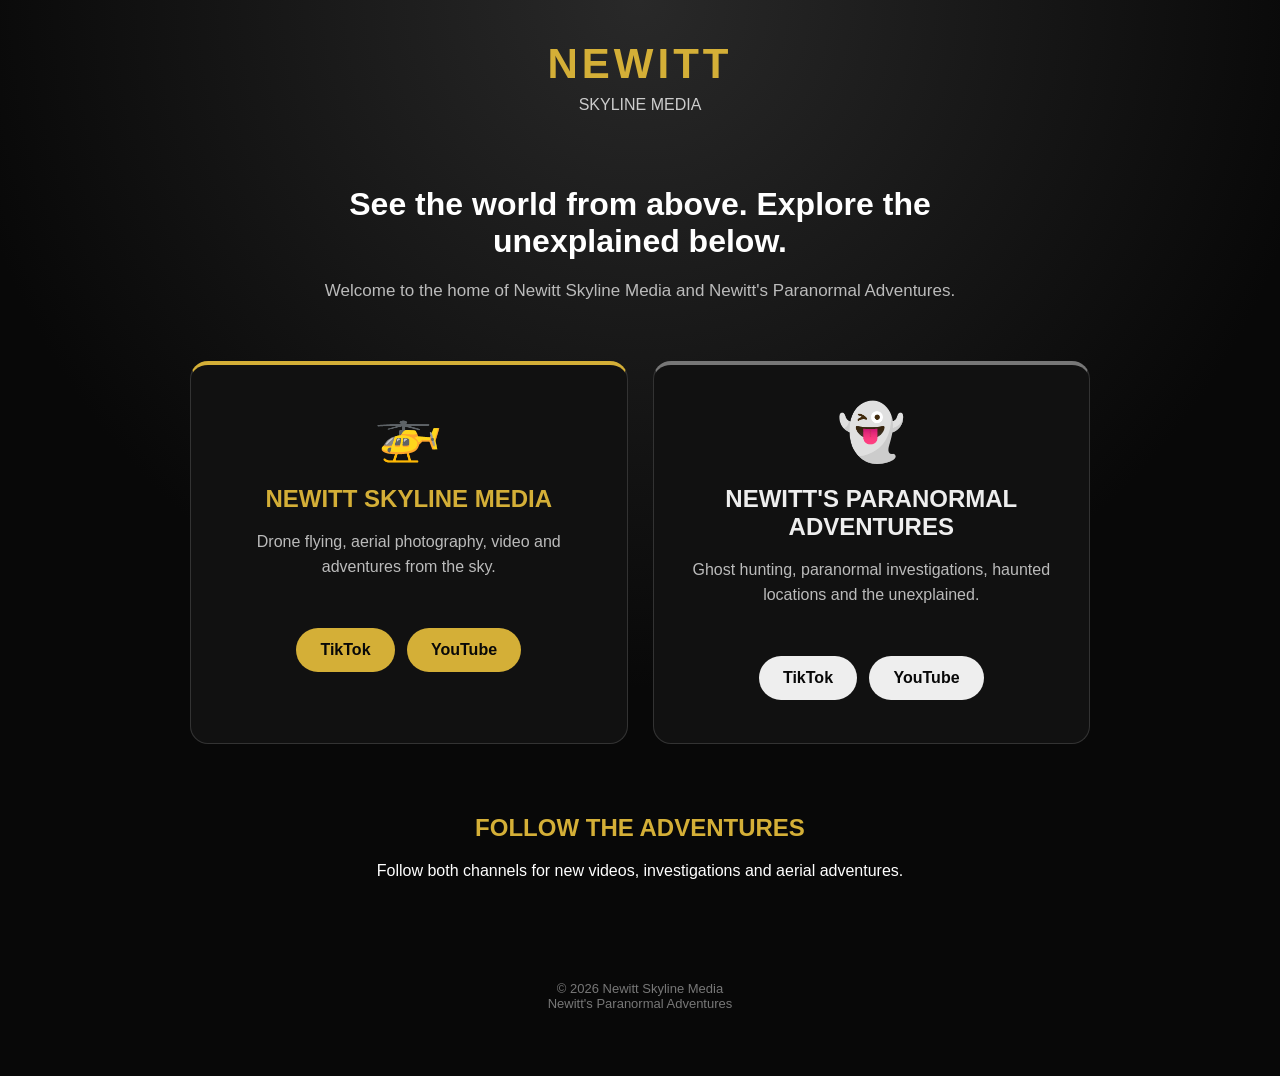
==== index.html @ 9e0aa160 "index.html" ====
<!DOCTYPE html>
<html lang="en">
<head>
<meta charset="UTF-8">
<meta name="viewport" content="width=device-width, initial-scale=1.0">

<title>Newitt Skyline Media | Newitt's Paranormal Adventures</title>

<style>
* {
    box-sizing: border-box;
}

body {
    margin: 0;
    font-family: Arial, Helvetica, sans-serif;
    background: #080808;
    color: #ffffff;
    text-align: center;
}

.hero {
    min-height: 100vh;
    display: flex;
    flex-direction: column;
    justify-content: center;
    align-items: center;
    padding: 40px 20px;
    background:
        radial-gradient(circle at top, #292929 0%, #080808 55%);
}

.logo {
    font-size: 42px;
    font-weight: 900;
    letter-spacing: 4px;
    color: #d4af37;
    margin-bottom: 8px;
}

.tagline {
    font-size: 16px;
    color: #cccccc;
    margin-bottom: 45px;
}

.intro {
    max-width: 650px;
    margin-bottom: 40px;
}

.intro h1 {
    font-size: 32px;
    margin-bottom: 15px;
}

.intro p {
    color: #bbbbbb;
    font-size: 17px;
    line-height: 1.6;
}

.cards {
    width: 100%;
    max-width: 900px;
    display: grid;
    grid-template-columns: 1fr 1fr;
    gap: 25px;
}

.card {
    background: #111111;
    border: 1px solid #333333;
    border-radius: 18px;
    padding: 35px 25px;
    transition: transform 0.2s ease;
}

.card:hover {
    transform: translateY(-5px);
}

.drone {
    border-top: 4px solid #d4af37;
}

.paranormal {
    border-top: 4px solid #777777;
}

.icon {
    font-size: 55px;
    margin-bottom: 15px;
}

.card h2 {
    color: #d4af37;
    font-size: 24px;
    margin-bottom: 12px;
}

.paranormal h2 {
    color: #eeeeee;
}

.card p {
    color: #bbbbbb;
    line-height: 1.6;
    min-height: 75px;
}

.button {
    display: inline-block;
    padding: 13px 24px;
    margin: 8px 4px;
    border-radius: 30px;
    text-decoration: none;
    font-weight: bold;
    background: #d4af37;
    color: #080808;
}

.button:hover {
    background: #f0cf58;
}

.paranormal .button {
    background: #eeeeee;
}

.social {
    margin-top: 50px;
}

.social h2 {
    color: #d4af37;
    margin-bottom: 20px;
}

.footer {
    margin-top: 60px;
    padding: 25px;
    color: #777777;
    font-size: 13px;
}

@media (max-width: 700px) {

    .logo {
        font-size: 31px;
        letter-spacing: 3px;
    }

    .intro h1 {
        font-size: 26px;
    }

    .cards {
        grid-template-columns: 1fr;
    }

    .card {
        padding: 30px 20px;
    }
}
</style>
</head>

<body>

<section class="hero">

    <div class="logo">
        NEWITT
    </div>

    <div class="tagline">
        SKYLINE MEDIA
    </div>

    <div class="intro">
        <h1>See the world from above. Explore the unexplained below.</h1>

        <p>
            Welcome to the home of Newitt Skyline Media
            and Newitt's Paranormal Adventures.
        </p>
    </div>

    <div class="cards">

        <div class="card drone">

            <div class="icon">🚁</div>

            <h2>NEWITT SKYLINE MEDIA</h2>

            <p>
                Drone flying, aerial photography, video
                and adventures from the sky.
            </p>

            <a class="button"
               href="https://www.tiktok.com/@newittskylinemedia"
               target="_blank">
                TikTok
            </a>

            <a class="button"
               href="https://www.youtube.com/@Newitt-skyline-media"
               target="_blank">
                YouTube
            </a>

        </div>


        <div class="card paranormal">

            <div class="icon">👻</div>

            <h2>NEWITT'S PARANORMAL ADVENTURES</h2>

            <p>
                Ghost hunting, paranormal investigations,
                haunted locations and the unexplained.
            </p>

            <a class="button"
               href="https://www.tiktok.com/@nw13ttt"
               target="_blank">
                TikTok
            </a>

            <a class="button"
               href="https://www.youtube.com/@NewittsParanormalAdventures"
               target="_blank">
                YouTube
            </a>

        </div>

    </div>


    <div class="social">

        <h2>FOLLOW THE ADVENTURES</h2>

        <p>
            Follow both channels for new videos,
            investigations and aerial adventures.
        </p>

    </div>


    <div class="footer">

        © 2026 Newitt Skyline Media<br>
        Newitt's Paranormal Adventures

    </div>

</section>

</body>
</html>
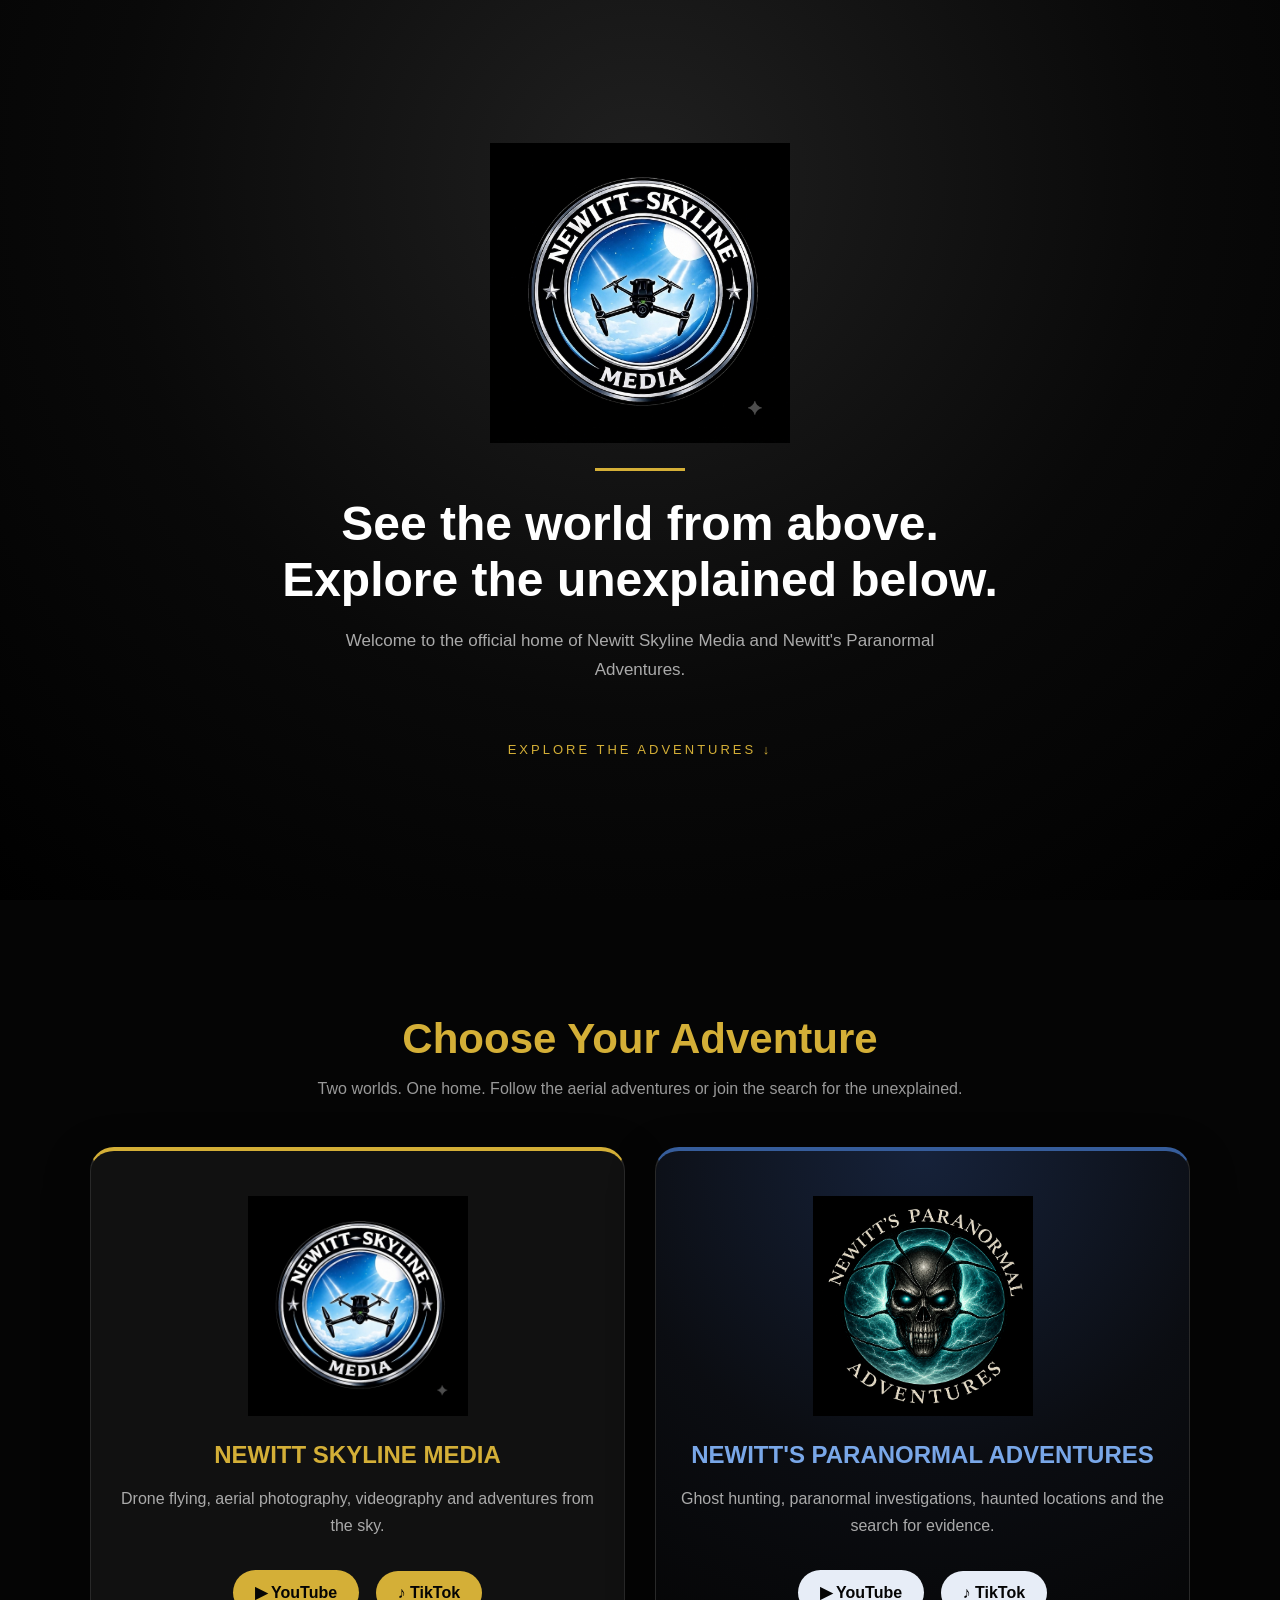
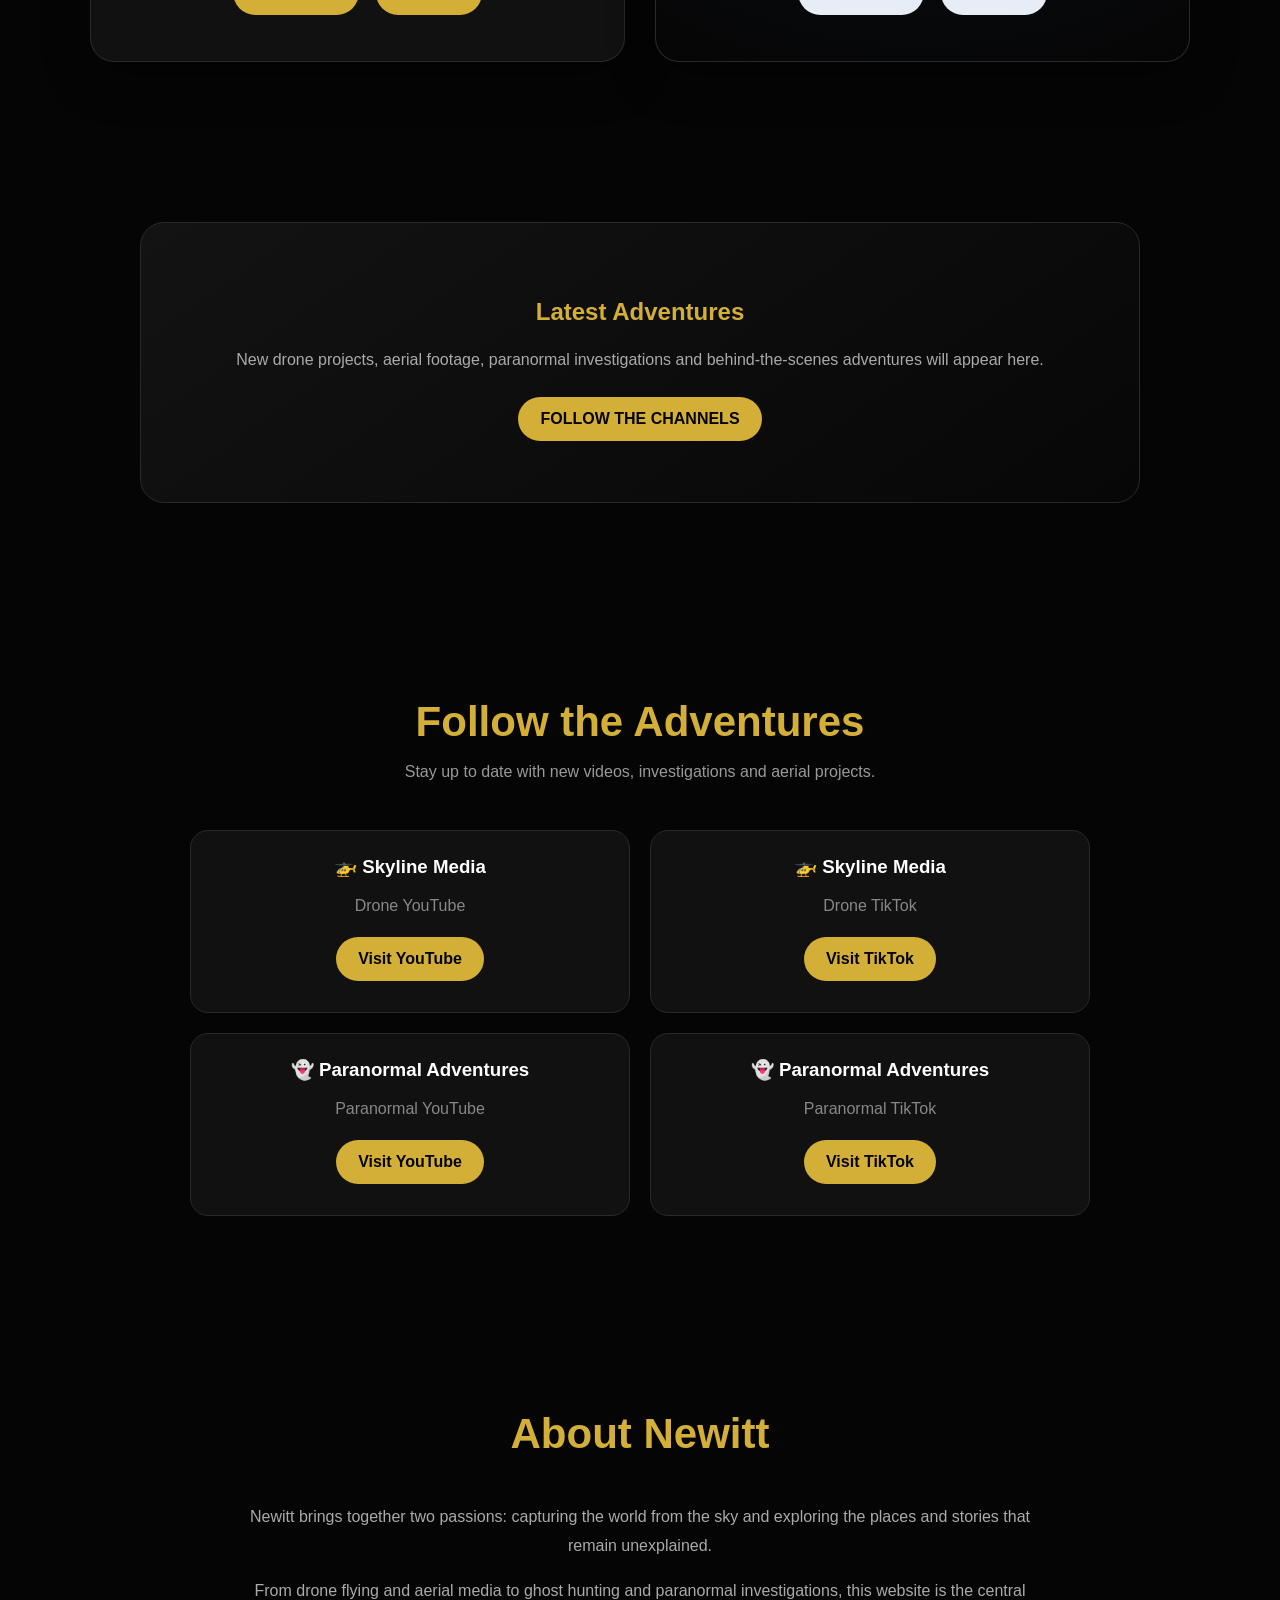
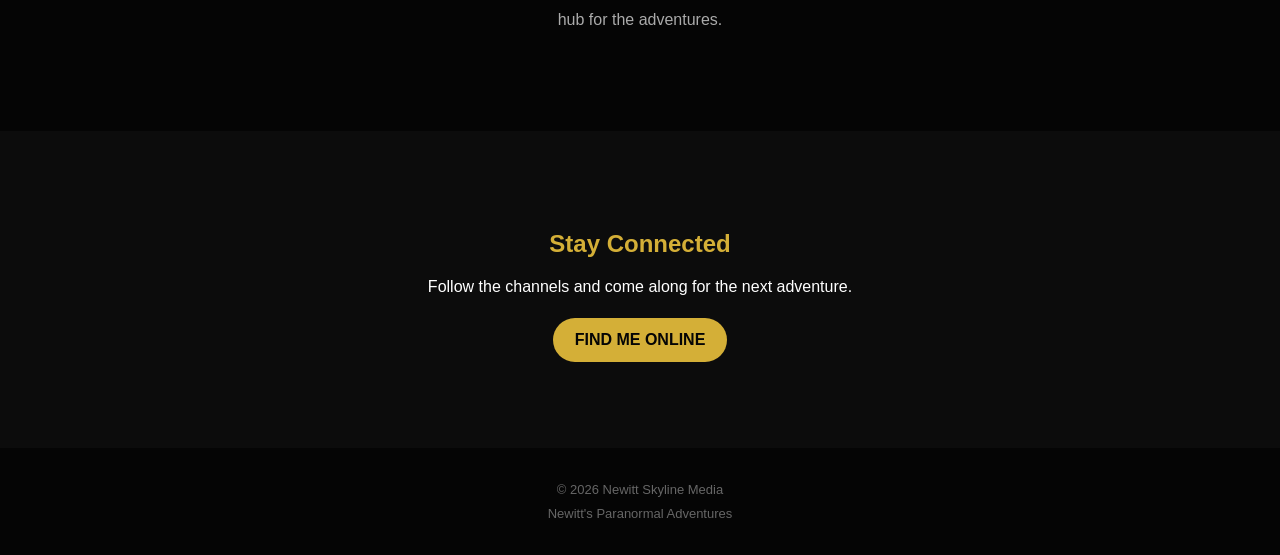
==== commit 72c7f49d: "Update index.html Update website with logo" ====
--- a/index.html
+++ b/index.html
@@ -4,19 +4,29 @@
 <meta charset="UTF-8">
 <meta name="viewport" content="width=device-width, initial-scale=1.0">
 
-<title>Newitt Skyline Media | Newitt's Paranormal Adventures</title>
+<title>Newitt | Skyline Media & Paranormal Adventures</title>
+
+<meta name="description" content="The official home of Newitt Skyline Media and Newitt's Paranormal Adventures.">
 
 <style>
+
 * {
     box-sizing: border-box;
 }
 
+html {
+    scroll-behavior: smooth;
+}
+
 body {
     margin: 0;
+    background: #050505;
+    color: white;
     font-family: Arial, Helvetica, sans-serif;
-    background: #080808;
-    color: #ffffff;
-    text-align: center;
+}
+
+a {
+    text-decoration: none;
 }
 
 .hero {
@@ -25,244 +35,535 @@
     flex-direction: column;
     justify-content: center;
     align-items: center;
+    text-align: center;
     padding: 40px 20px;
+
     background:
-        radial-gradient(circle at top, #292929 0%, #080808 55%);
-}
-
-.logo {
-    font-size: 42px;
-    font-weight: 900;
-    letter-spacing: 4px;
+        radial-gradient(circle at 50% 20%, #202020 0%, #090909 55%, #000000 100%);
+}
+
+.hero-logo {
+    width: min(85%, 520px);
+    max-height: 300px;
+    object-fit: contain;
+}
+
+.hero-line {
+    width: 90px;
+    height: 3px;
+    background: #d4af37;
+    margin: 25px 0;
+}
+
+.hero h1 {
+    font-size: clamp(28px, 7vw, 48px);
+    max-width: 800px;
+    line-height: 1.15;
+    margin: 0;
+}
+
+.hero p {
+    max-width: 650px;
+    color: #aaa;
+    font-size: 17px;
+    line-height: 1.7;
+    margin-top: 20px;
+}
+
+.scroll {
+    margin-top: 40px;
     color: #d4af37;
-    margin-bottom: 8px;
-}
-
-.tagline {
-    font-size: 16px;
-    color: #cccccc;
+    font-size: 13px;
+    letter-spacing: 3px;
+}
+
+section {
+    padding: 80px 20px;
+}
+
+.section-title {
+    text-align: center;
     margin-bottom: 45px;
 }
 
-.intro {
+.section-title h2 {
+    font-size: clamp(28px, 6vw, 42px);
+    color: #d4af37;
+    margin-bottom: 12px;
+}
+
+.section-title p {
     max-width: 650px;
-    margin-bottom: 40px;
-}
-
-.intro h1 {
-    font-size: 32px;
-    margin-bottom: 15px;
-}
-
-.intro p {
-    color: #bbbbbb;
-    font-size: 17px;
-    line-height: 1.6;
-}
-
-.cards {
-    width: 100%;
-    max-width: 900px;
+    margin: auto;
+    color: #999;
+    line-height: 1.7;
+}
+
+.adventure-grid {
+    max-width: 1100px;
+    margin: auto;
     display: grid;
     grid-template-columns: 1fr 1fr;
-    gap: 25px;
-}
-
-.card {
-    background: #111111;
-    border: 1px solid #333333;
-    border-radius: 18px;
-    padding: 35px 25px;
-    transition: transform 0.2s ease;
-}
-
-.card:hover {
-    transform: translateY(-5px);
-}
-
-.drone {
+    gap: 30px;
+}
+
+.adventure {
+    padding: 40px 25px;
+    border-radius: 24px;
+    text-align: center;
+    background: #111;
+    border: 1px solid #292929;
+    box-shadow: 0 15px 45px rgba(0,0,0,.4);
+}
+
+.skyline {
     border-top: 4px solid #d4af37;
 }
 
 .paranormal {
-    border-top: 4px solid #777777;
-}
-
-.icon {
-    font-size: 55px;
-    margin-bottom: 15px;
-}
-
-.card h2 {
+    border-top: 4px solid #365d9b;
+    background:
+        radial-gradient(circle at 50% 0%, #16223a 0%, #0b0d12 55%, #050505 100%);
+}
+
+.logo-box {
+    height: 230px;
+    display: flex;
+    align-items: center;
+    justify-content: center;
+    margin-bottom: 20px;
+}
+
+.logo-box img {
+    max-width: 90%;
+    max-height: 220px;
+    object-fit: contain;
+}
+
+.adventure h3 {
+    font-size: 24px;
+    margin: 15px 0;
+}
+
+.skyline h3 {
     color: #d4af37;
-    font-size: 24px;
-    margin-bottom: 12px;
-}
-
-.paranormal h2 {
-    color: #eeeeee;
-}
-
-.card p {
-    color: #bbbbbb;
-    line-height: 1.6;
-    min-height: 75px;
+}
+
+.paranormal h3 {
+    color: #79a7e8;
+}
+
+.adventure p {
+    color: #aaa;
+    line-height: 1.7;
+}
+
+.buttons {
+    margin-top: 25px;
 }
 
 .button {
     display: inline-block;
-    padding: 13px 24px;
-    margin: 8px 4px;
+    padding: 13px 22px;
+    margin: 6px;
     border-radius: 30px;
-    text-decoration: none;
     font-weight: bold;
     background: #d4af37;
-    color: #080808;
+    color: #050505;
+    transition: .2s;
 }
 
 .button:hover {
-    background: #f0cf58;
+    transform: translateY(-3px);
 }
 
 .paranormal .button {
-    background: #eeeeee;
+    background: #e7edf7;
+}
+
+.feature {
+    max-width: 1000px;
+    margin: auto;
+    text-align: center;
+    padding: 55px 25px;
+    border-radius: 24px;
+    background: linear-gradient(145deg, #131313, #070707);
+    border: 1px solid #292929;
+}
+
+.feature h2 {
+    color: #d4af37;
+}
+
+.feature p {
+    color: #aaa;
+    line-height: 1.8;
 }
 
 .social {
-    margin-top: 50px;
-}
-
-.social h2 {
+    max-width: 900px;
+    margin: auto;
+    display: grid;
+    grid-template-columns: 1fr 1fr;
+    gap: 20px;
+}
+
+.social-card {
+    background: #111;
+    border: 1px solid #292929;
+    border-radius: 18px;
+    padding: 25px;
+    text-align: center;
+}
+
+.social-card h3 {
+    margin-top: 0;
+}
+
+.social-card p {
+    color: #888;
+}
+
+.about {
+    max-width: 800px;
+    margin: auto;
+    text-align: center;
+}
+
+.about p {
+    color: #aaa;
+    line-height: 1.8;
+}
+
+.contact {
+    text-align: center;
+    background: #0c0c0c;
+}
+
+.contact h2 {
     color: #d4af37;
-    margin-bottom: 20px;
-}
-
-.footer {
-    margin-top: 60px;
-    padding: 25px;
-    color: #777777;
+}
+
+footer {
+    padding: 30px 20px;
+    text-align: center;
+    color: #666;
     font-size: 13px;
-}
-
-@media (max-width: 700px) {
-
-    .logo {
-        font-size: 31px;
-        letter-spacing: 3px;
-    }
-
-    .intro h1 {
-        font-size: 26px;
-    }
-
-    .cards {
+    line-height: 1.8;
+}
+
+@media (max-width: 720px) {
+
+    .adventure-grid,
+    .social {
         grid-template-columns: 1fr;
     }
 
-    .card {
-        padding: 30px 20px;
+    section {
+        padding: 65px 18px;
     }
-}
+
+    .adventure {
+        padding: 35px 20px;
+    }
+
+    .logo-box {
+        height: 200px;
+    }
+
+    .logo-box img {
+        max-height: 190px;
+    }
+
+    .hero-logo {
+        max-height: 250px;
+    }
+
+}
+
 </style>
 </head>
 
 <body>
 
-<section class="hero">
-
-    <div class="logo">
-        NEWITT
-    </div>
-
-    <div class="tagline">
-        SKYLINE MEDIA
-    </div>
-
-    <div class="intro">
-        <h1>See the world from above. Explore the unexplained below.</h1>
+<header class="hero">
+
+    <img
+        src="/public/IMG_1112.png"
+        class="hero-logo"
+        alt="Newitt Skyline Media">
+
+    <div class="hero-line"></div>
+
+    <h1>
+        See the world from above.<br>
+        Explore the unexplained below.
+    </h1>
+
+    <p>
+        Welcome to the official home of Newitt Skyline Media
+        and Newitt's Paranormal Adventures.
+    </p>
+
+    <div class="scroll">
+        EXPLORE THE ADVENTURES ↓
+    </div>
+
+</header>
+
+
+<section>
+
+    <div class="section-title">
+
+        <h2>Choose Your Adventure</h2>
 
         <p>
-            Welcome to the home of Newitt Skyline Media
-            and Newitt's Paranormal Adventures.
+            Two worlds. One home.
+            Follow the aerial adventures or join the search
+            for the unexplained.
         </p>
-    </div>
-
-    <div class="cards">
-
-        <div class="card drone">
-
-            <div class="icon">🚁</div>
-
-            <h2>NEWITT SKYLINE MEDIA</h2>
+
+    </div>
+
+    <div class="adventure-grid">
+
+        <div class="adventure skyline">
+
+            <div class="logo-box">
+
+                <img
+                    src="/public/IMG_1112.png"
+                    alt="Newitt Skyline Media logo">
+
+            </div>
+
+            <h3>NEWITT SKYLINE MEDIA</h3>
 
             <p>
-                Drone flying, aerial photography, video
-                and adventures from the sky.
+                Drone flying, aerial photography,
+                videography and adventures from the sky.
             </p>
 
-            <a class="button"
-               href="https://www.tiktok.com/@newittskylinemedia"
-               target="_blank">
-                TikTok
-            </a>
-
-            <a class="button"
-               href="https://www.youtube.com/@Newitt-skyline-media"
-               target="_blank">
-                YouTube
-            </a>
-
-        </div>
-
-
-        <div class="card paranormal">
-
-            <div class="icon">👻</div>
-
-            <h2>NEWITT'S PARANORMAL ADVENTURES</h2>
+            <div class="buttons">
+
+                <a
+                    class="button"
+                    href="https://www.youtube.com/@Newitt-skyline-media"
+                    target="_blank">
+                    ▶ YouTube
+                </a>
+
+                <a
+                    class="button"
+                    href="https://www.tiktok.com/@newittskylinemedia"
+                    target="_blank">
+                    ♪ TikTok
+                </a>
+
+            </div>
+
+        </div>
+
+
+        <div class="adventure paranormal">
+
+            <div class="logo-box">
+
+                <img
+                    src="/public/268B787E-5AB4-45BD-BF00-C72CE11B7DFD.png"
+                    alt="Newitt's Paranormal Adventures logo">
+
+            </div>
+
+            <h3>NEWITT'S PARANORMAL ADVENTURES</h3>
 
             <p>
                 Ghost hunting, paranormal investigations,
-                haunted locations and the unexplained.
+                haunted locations and the search for evidence.
             </p>
 
-            <a class="button"
-               href="https://www.tiktok.com/@nw13ttt"
-               target="_blank">
-                TikTok
+            <div class="buttons">
+
+                <a
+                    class="button"
+                    href="https://www.youtube.com/@NewittsParanormalAdventures"
+                    target="_blank">
+                    ▶ YouTube
+                </a>
+
+                <a
+                    class="button"
+                    href="https://www.tiktok.com/@nw13ttt"
+                    target="_blank">
+                    ♪ TikTok
+                </a>
+
+            </div>
+
+        </div>
+
+    </div>
+
+</section>
+
+
+<section>
+
+    <div class="feature">
+
+        <h2>Latest Adventures</h2>
+
+        <p>
+            New drone projects, aerial footage, paranormal
+            investigations and behind-the-scenes adventures
+            will appear here.
+        </p>
+
+        <a
+            class="button"
+            href="#social">
+            FOLLOW THE CHANNELS
+        </a>
+
+    </div>
+
+</section>
+
+
+<section id="social">
+
+    <div class="section-title">
+
+        <h2>Follow the Adventures</h2>
+
+        <p>
+            Stay up to date with new videos,
+            investigations and aerial projects.
+        </p>
+
+    </div>
+
+    <div class="social">
+
+        <div class="social-card">
+
+            <h3>🚁 Skyline Media</h3>
+
+            <p>Drone YouTube</p>
+
+            <a
+                class="button"
+                href="https://www.youtube.com/@Newitt-skyline-media"
+                target="_blank">
+                Visit YouTube
             </a>
 
-            <a class="button"
-               href="https://www.youtube.com/@NewittsParanormalAdventures"
-               target="_blank">
-                YouTube
+        </div>
+
+
+        <div class="social-card">
+
+            <h3>🚁 Skyline Media</h3>
+
+            <p>Drone TikTok</p>
+
+            <a
+                class="button"
+                href="https://www.tiktok.com/@newittskylinemedia"
+                target="_blank">
+                Visit TikTok
             </a>
 
         </div>
 
-    </div>
-
-
-    <div class="social">
-
-        <h2>FOLLOW THE ADVENTURES</h2>
+
+        <div class="social-card">
+
+            <h3>👻 Paranormal Adventures</h3>
+
+            <p>Paranormal YouTube</p>
+
+            <a
+                class="button"
+                href="https://www.youtube.com/@NewittsParanormalAdventures"
+                target="_blank">
+                Visit YouTube
+            </a>
+
+        </div>
+
+
+        <div class="social-card">
+
+            <h3>👻 Paranormal Adventures</h3>
+
+            <p>Paranormal TikTok</p>
+
+            <a
+                class="button"
+                href="https://www.tiktok.com/@nw13ttt"
+                target="_blank">
+                Visit TikTok
+            </a>
+
+        </div>
+
+    </div>
+
+</section>
+
+
+<section>
+
+    <div class="about">
+
+        <div class="section-title">
+
+            <h2>About Newitt</h2>
+
+        </div>
 
         <p>
-            Follow both channels for new videos,
-            investigations and aerial adventures.
+            Newitt brings together two passions:
+            capturing the world from the sky and exploring
+            the places and stories that remain unexplained.
         </p>
 
-    </div>
-
-
-    <div class="footer">
-
-        © 2026 Newitt Skyline Media<br>
-        Newitt's Paranormal Adventures
+        <p>
+            From drone flying and aerial media to ghost hunting
+            and paranormal investigations, this website is the
+            central hub for the adventures.
+        </p>
 
     </div>
 
 </section>
+
+
+<section class="contact">
+
+    <h2>Stay Connected</h2>
+
+    <p>
+        Follow the channels and come along for the next adventure.
+    </p>
+
+    <a
+        class="button"
+        href="#social">
+        FIND ME ONLINE
+    </a>
+
+</section>
+
+
+<footer>
+
+    © 2026 Newitt Skyline Media<br>
+    Newitt's Paranormal Adventures
+
+</footer>
 
 </body>
 </html>
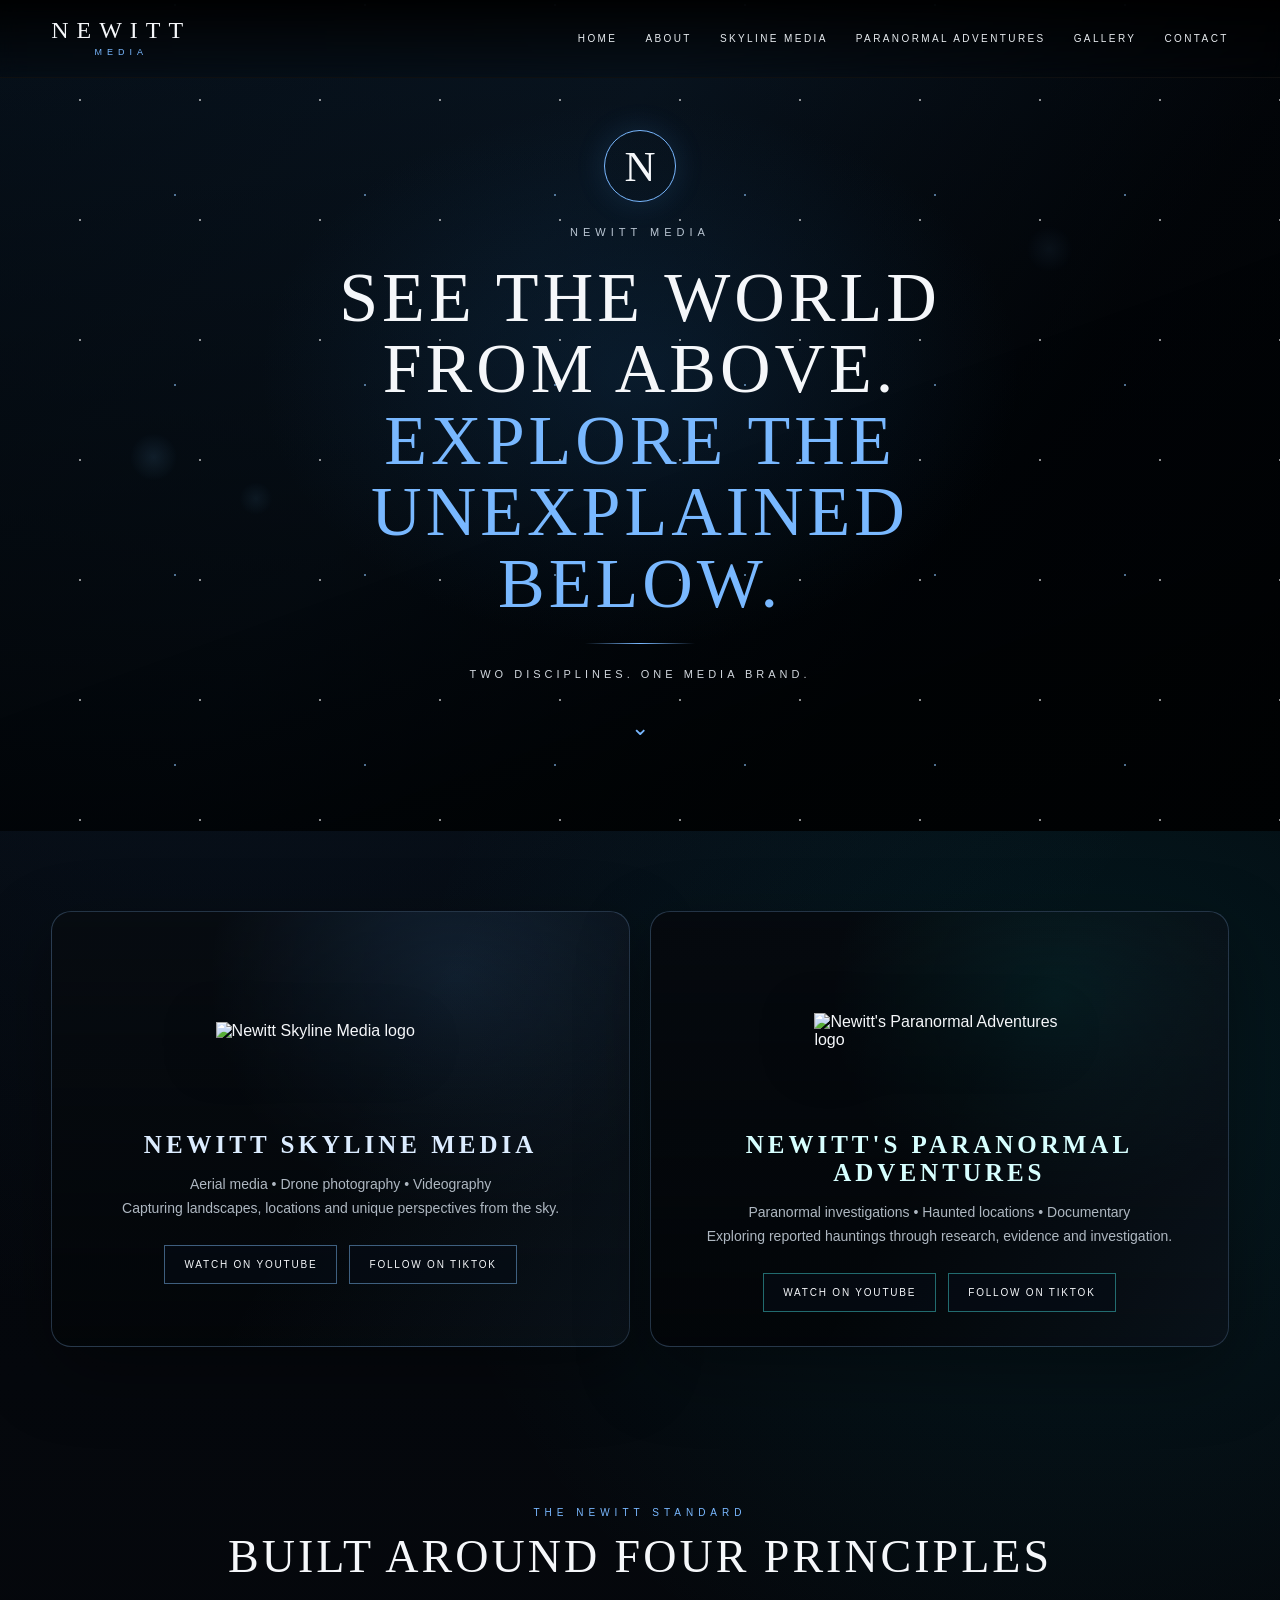
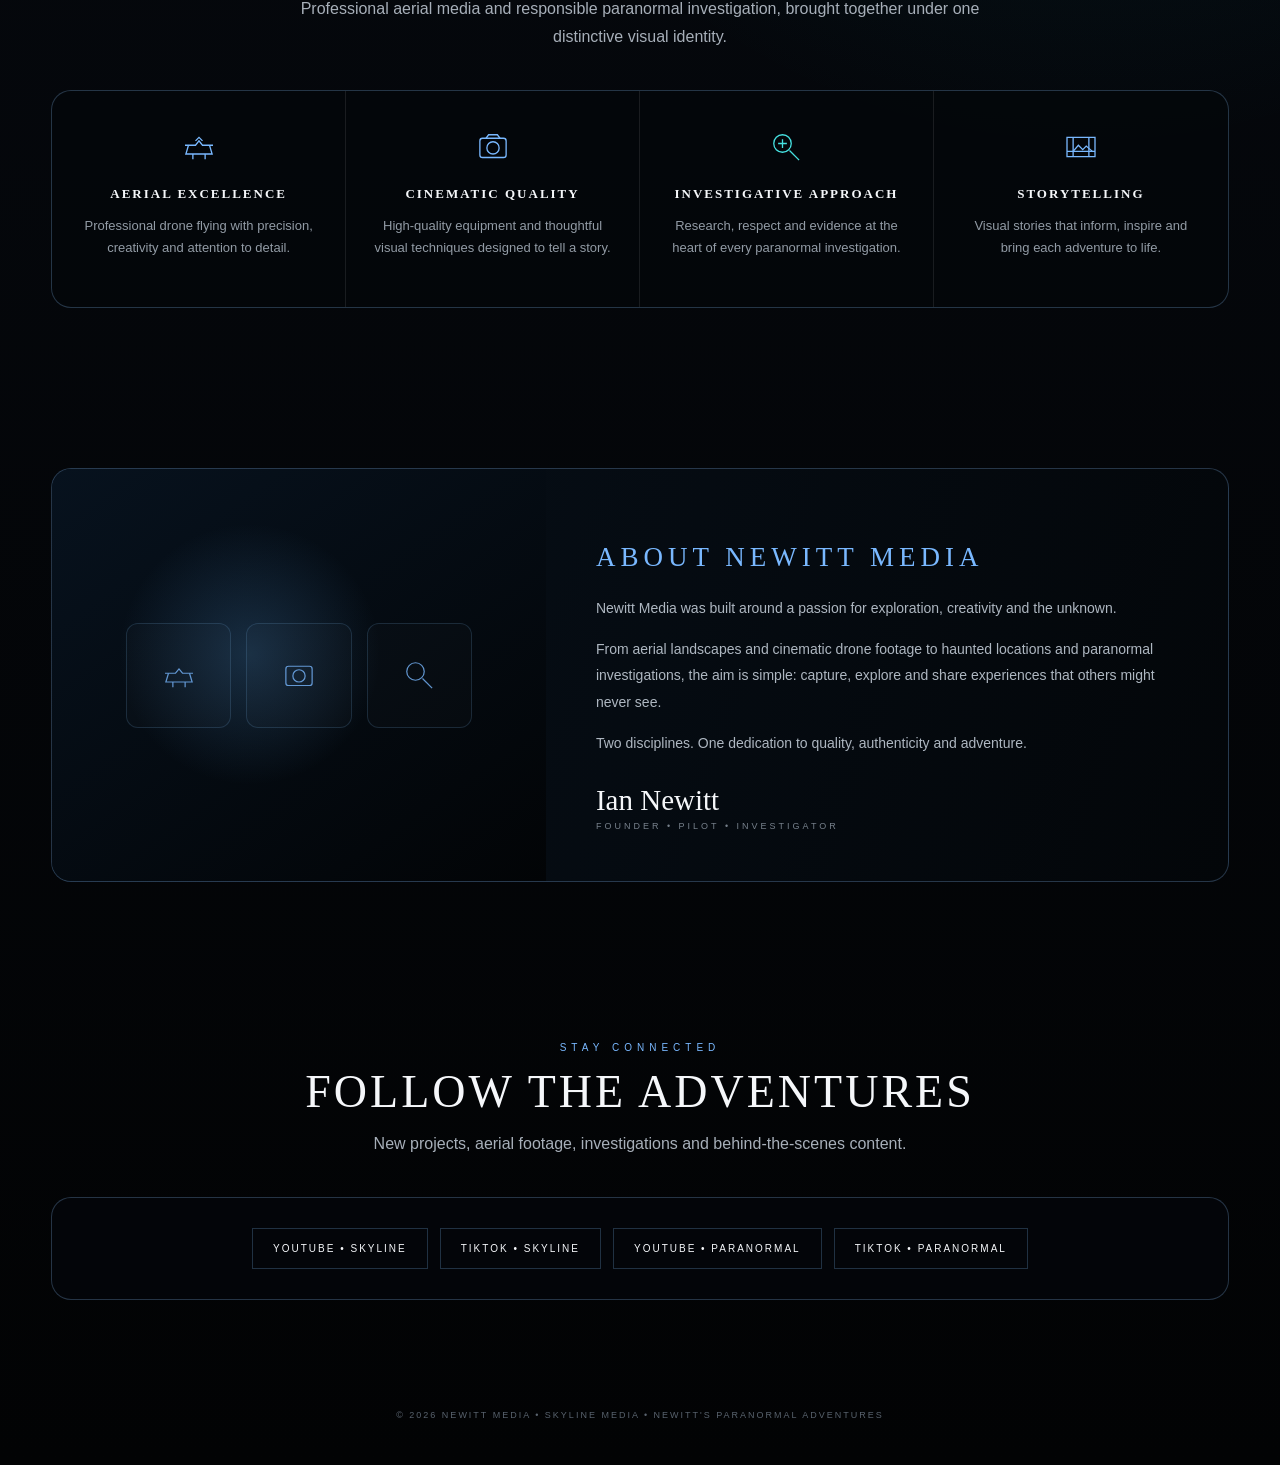
==== commit b3f80600: "Update index.html" ====
--- a/index.html
+++ b/index.html
@@ -4,11 +4,24 @@
 <meta charset="UTF-8">
 <meta name="viewport" content="width=device-width, initial-scale=1.0">
 
-<title>Newitt | Skyline Media & Paranormal Adventures</title>
-
-<meta name="description" content="The official home of Newitt Skyline Media and Newitt's Paranormal Adventures.">
+<title>Newitt Media | Skyline & Paranormal Adventures</title>
+
+<meta name="description" content="Newitt Media. Aerial media, drone photography, videography and paranormal investigations.">
+
+<meta name="theme-color" content="#030508">
 
 <style>
+
+:root {
+    --background: #030508;
+    --panel: rgba(8, 13, 20, 0.82);
+    --panel-dark: rgba(4, 8, 13, 0.92);
+    --line: rgba(126, 171, 225, 0.28);
+    --blue: #79b8ff;
+    --cyan: #45e0e0;
+    --white: #f5f7fa;
+    --muted: #a7afb9;
+}
 
 * {
     box-sizing: border-box;
@@ -20,263 +33,990 @@
 
 body {
     margin: 0;
-    background: #050505;
-    color: white;
+    color: var(--white);
+    background:
+        radial-gradient(
+            circle at 20% 10%,
+            rgba(40, 100, 160, 0.18),
+            transparent 35%
+        ),
+        radial-gradient(
+            circle at 85% 35%,
+            rgba(0, 190, 210, 0.10),
+            transparent 30%
+        ),
+        linear-gradient(
+            180deg,
+            #020408 0%,
+            #05080d 45%,
+            #020304 100%
+        );
+
     font-family: Arial, Helvetica, sans-serif;
+    overflow-x: hidden;
 }
 
 a {
+    color: inherit;
     text-decoration: none;
 }
 
-.hero {
-    min-height: 100vh;
-    display: flex;
-    flex-direction: column;
-    justify-content: center;
-    align-items: center;
-    text-align: center;
-    padding: 40px 20px;
-
-    background:
-        radial-gradient(circle at 50% 20%, #202020 0%, #090909 55%, #000000 100%);
-}
-
-.hero-logo {
-    width: min(85%, 520px);
-    max-height: 300px;
-    object-fit: contain;
-}
-
-.hero-line {
-    width: 90px;
-    height: 3px;
-    background: #d4af37;
-    margin: 25px 0;
-}
-
-.hero h1 {
-    font-size: clamp(28px, 7vw, 48px);
-    max-width: 800px;
-    line-height: 1.15;
-    margin: 0;
-}
-
-.hero p {
-    max-width: 650px;
-    color: #aaa;
-    font-size: 17px;
-    line-height: 1.7;
-    margin-top: 20px;
-}
-
-.scroll {
-    margin-top: 40px;
-    color: #d4af37;
-    font-size: 13px;
-    letter-spacing: 3px;
-}
-
-section {
-    padding: 80px 20px;
-}
-
-.section-title {
-    text-align: center;
-    margin-bottom: 45px;
-}
-
-.section-title h2 {
-    font-size: clamp(28px, 6vw, 42px);
-    color: #d4af37;
-    margin-bottom: 12px;
-}
-
-.section-title p {
-    max-width: 650px;
+img {
+    max-width: 100%;
+    display: block;
+}
+
+.container {
+    width: min(1180px, 92%);
     margin: auto;
-    color: #999;
-    line-height: 1.7;
-}
-
-.adventure-grid {
-    max-width: 1100px;
-    margin: auto;
-    display: grid;
-    grid-template-columns: 1fr 1fr;
-    gap: 30px;
-}
-
-.adventure {
-    padding: 40px 25px;
-    border-radius: 24px;
-    text-align: center;
-    background: #111;
-    border: 1px solid #292929;
-    box-shadow: 0 15px 45px rgba(0,0,0,.4);
-}
-
-.skyline {
-    border-top: 4px solid #d4af37;
-}
-
-.paranormal {
-    border-top: 4px solid #365d9b;
-    background:
-        radial-gradient(circle at 50% 0%, #16223a 0%, #0b0d12 55%, #050505 100%);
-}
-
-.logo-box {
-    height: 230px;
+}
+
+
+/* =========================================
+   HEADER
+========================================= */
+
+header {
+    position: fixed;
+    z-index: 100;
+    top: 0;
+    left: 0;
+    right: 0;
+
+    height: 78px;
+
     display: flex;
     align-items: center;
+
+    background:
+        linear-gradient(
+            180deg,
+            rgba(0,0,0,0.92),
+            rgba(0,0,0,0.15)
+        );
+
+    backdrop-filter: blur(10px);
+
+    border-bottom: 1px solid rgba(255,255,255,0.06);
+}
+
+.nav {
+    display: flex;
+    align-items: center;
+    justify-content: space-between;
+    gap: 25px;
+}
+
+.brand {
+    font-family: Georgia, "Times New Roman", serif;
+
+    letter-spacing: 8px;
+
+    font-size: 24px;
+
+    line-height: 0.8;
+}
+
+.brand span {
+    display: block;
+
+    font-family: Arial, Helvetica, sans-serif;
+
+    color: var(--blue);
+
+    letter-spacing: 5px;
+
+    font-size: 9px;
+
+    margin-top: 8px;
+
+    text-align: center;
+}
+
+nav {
+    display: flex;
+    align-items: center;
+    gap: 28px;
+}
+
+nav a {
+    position: relative;
+
+    padding: 10px 0;
+
+    color: #e7ebef;
+
+    font-size: 10px;
+
+    letter-spacing: 2.4px;
+
+    text-transform: uppercase;
+}
+
+nav a::after {
+    content: "";
+
+    position: absolute;
+
+    left: 0;
+    right: 0;
+    bottom: 2px;
+
+    height: 1px;
+
+    background: var(--blue);
+
+    transform: scaleX(0);
+
+    transition: 0.25s;
+}
+
+nav a:hover::after {
+    transform: scaleX(1);
+}
+
+
+/* =========================================
+   HERO
+========================================= */
+
+.hero {
+    min-height: 780px;
+
+    position: relative;
+
+    display: flex;
+    align-items: center;
+
+    overflow: hidden;
+
+    padding: 130px 0 90px;
+
+    background:
+        radial-gradient(
+            ellipse at 50% 45%,
+            rgba(23,76,125,0.25),
+            transparent 42%
+        ),
+        linear-gradient(
+            180deg,
+            rgba(1,4,8,0.15),
+            rgba(1,3,5,0.88)
+        ),
+        linear-gradient(
+            125deg,
+            #07121d 0%,
+            #0a1724 38%,
+            #020509 72%,
+            #010204 100%
+        );
+}
+
+.hero::before {
+    content: "";
+
+    position: absolute;
+
+    inset: 0;
+
+    opacity: 0.5;
+
+    background:
+        radial-gradient(
+            circle at 12% 55%,
+            rgba(95,160,210,0.25),
+            transparent 2%
+        ),
+        radial-gradient(
+            circle at 20% 60%,
+            rgba(95,160,210,0.18),
+            transparent 1.5%
+        ),
+        radial-gradient(
+            circle at 82% 30%,
+            rgba(90,140,190,0.16),
+            transparent 2%
+        ),
+        linear-gradient(
+            160deg,
+            transparent 55%,
+            rgba(0,0,0,0.65)
+        );
+}
+
+.stars {
+    position: absolute;
+
+    inset: 0;
+
+    opacity: 0.55;
+
+    background-image:
+        radial-gradient(
+            #ffffff 1px,
+            transparent 1px
+        ),
+        radial-gradient(
+            #8fc8ff 1px,
+            transparent 1px
+        );
+
+    background-size:
+        120px 120px,
+        190px 190px;
+
+    background-position:
+        20px 40px,
+        80px 100px;
+}
+
+.hero-content {
+    position: relative;
+
+    z-index: 2;
+
+    width: min(760px, 92%);
+
+    margin: auto;
+
+    text-align: center;
+}
+
+.hero-mark {
+    width: 72px;
+    height: 72px;
+
+    margin: 0 auto 24px;
+
+    border: 1px solid var(--blue);
+
+    border-radius: 50%;
+
+    display: grid;
+    place-items: center;
+
+    font-family: Georgia, "Times New Roman", serif;
+
+    font-size: 43px;
+
+    box-shadow:
+        0 0 30px rgba(80,160,255,0.15);
+}
+
+.kicker {
+    color: #b9c5d2;
+
+    letter-spacing: 5px;
+
+    font-size: 11px;
+
+    text-transform: uppercase;
+}
+
+.hero h1 {
+    font-family: Georgia, "Times New Roman", serif;
+
+    font-weight: 400;
+
+    letter-spacing: 4px;
+
+    text-transform: uppercase;
+
+    font-size: clamp(38px, 6vw, 70px);
+
+    line-height: 1.02;
+
+    margin: 24px 0 8px;
+}
+
+.hero h1 span {
+    color: var(--blue);
+
+    display: block;
+}
+
+.rule {
+    width: 110px;
+
+    height: 1px;
+
+    margin: 24px auto;
+
+    background:
+        linear-gradient(
+            90deg,
+            transparent,
+            var(--blue),
+            transparent
+        );
+}
+
+.hero-sub {
+    color: #d1d7dd;
+
+    letter-spacing: 4px;
+
+    font-size: 11px;
+
+    text-transform: uppercase;
+}
+
+.scroll {
+    margin-top: 35px;
+
+    color: var(--blue);
+
+    font-size: 22px;
+}
+
+
+/* =========================================
+   SECTIONS
+========================================= */
+
+section {
+    padding: 80px 0;
+}
+
+
+/* =========================================
+   BRAND CARDS
+========================================= */
+
+.intro-grid {
+    display: grid;
+
+    grid-template-columns: 1fr 1fr;
+
+    gap: 20px;
+}
+
+.brand-card {
+    min-height: 390px;
+
+    position: relative;
+
+    overflow: hidden;
+
+    border: 1px solid var(--line);
+
+    border-radius: 20px;
+
+    padding: 34px;
+
+    background:
+        linear-gradient(
+            180deg,
+            rgba(5,12,20,0.2),
+            rgba(2,5,8,0.94)
+        ),
+        radial-gradient(
+            circle at 70% 15%,
+            rgba(70,140,210,0.22),
+            transparent 45%
+        ),
+        #070b10;
+
+    box-shadow:
+        0 25px 70px rgba(0,0,0,0.35);
+}
+
+.brand-card.paranormal {
+    background:
+        linear-gradient(
+            180deg,
+            rgba(5,10,16,0.15),
+            rgba(2,5,8,0.96)
+        ),
+        radial-gradient(
+            circle at 70% 20%,
+            rgba(20,210,210,0.13),
+            transparent 42%
+        ),
+        #05090e;
+}
+
+.brand-card::before {
+    content: "";
+
+    position: absolute;
+
+    inset: 0;
+
+    pointer-events: none;
+
+    background:
+        linear-gradient(
+            120deg,
+            transparent 50%,
+            rgba(90,160,220,0.08)
+        );
+}
+
+.logo-wrap {
+    height: 170px;
+
+    display: flex;
+
+    align-items: center;
+
     justify-content: center;
-    margin-bottom: 20px;
-}
-
-.logo-box img {
-    max-width: 90%;
-    max-height: 220px;
+
+    position: relative;
+
+    z-index: 1;
+}
+
+.logo-wrap img {
+    width: min(250px, 70%);
+
+    max-height: 165px;
+
     object-fit: contain;
-}
-
-.adventure h3 {
-    font-size: 24px;
-    margin: 15px 0;
-}
-
-.skyline h3 {
-    color: #d4af37;
-}
-
-.paranormal h3 {
-    color: #79a7e8;
-}
-
-.adventure p {
-    color: #aaa;
+
+    filter:
+        drop-shadow(
+            0 12px 25px rgba(0,0,0,0.65)
+        );
+}
+
+.card-title {
+    position: relative;
+
+    z-index: 1;
+
+    text-align: center;
+
+    font-family: Georgia, "Times New Roman", serif;
+
+    letter-spacing: 4px;
+
+    font-size: 25px;
+
+    margin: 15px 0 12px;
+}
+
+.card-title.blue {
+    color: #dcecff;
+}
+
+.card-title.cyan {
+    color: #d7ffff;
+}
+
+.card-desc {
+    position: relative;
+
+    z-index: 1;
+
+    text-align: center;
+
+    color: #aeb7c1;
+
     line-height: 1.7;
-}
-
-.buttons {
-    margin-top: 25px;
-}
-
-.button {
-    display: inline-block;
-    padding: 13px 22px;
-    margin: 6px;
-    border-radius: 30px;
-    font-weight: bold;
-    background: #d4af37;
-    color: #050505;
-    transition: .2s;
-}
-
-.button:hover {
-    transform: translateY(-3px);
-}
-
-.paranormal .button {
-    background: #e7edf7;
+
+    font-size: 14px;
+}
+
+.actions {
+    position: relative;
+
+    z-index: 1;
+
+    display: flex;
+
+    justify-content: center;
+
+    gap: 12px;
+
+    margin-top: 24px;
+
+    flex-wrap: wrap;
+}
+
+.btn {
+    border: 1px solid rgba(120,180,235,0.5);
+
+    background: rgba(5,12,20,0.65);
+
+    padding: 13px 19px;
+
+    text-transform: uppercase;
+
+    letter-spacing: 1.8px;
+
+    font-size: 10px;
+
+    transition: 0.25s;
+}
+
+.btn:hover {
+    background: rgba(80,150,220,0.14);
+
+    border-color: var(--blue);
+
+    transform: translateY(-2px);
+}
+
+.btn.cyan {
+    border-color: rgba(70,225,225,0.45);
+}
+
+
+/* =========================================
+   SECTION HEADINGS
+========================================= */
+
+.section-heading {
+    text-align: center;
+
+    margin-bottom: 38px;
+}
+
+.section-heading .eyebrow {
+    color: var(--blue);
+
+    letter-spacing: 5px;
+
+    font-size: 10px;
+
+    text-transform: uppercase;
+}
+
+.section-heading h2 {
+    font-family: Georgia, "Times New Roman", serif;
+
+    font-weight: 400;
+
+    letter-spacing: 3px;
+
+    text-transform: uppercase;
+
+    font-size: clamp(30px,5vw,46px);
+
+    margin: 12px 0;
+}
+
+.section-heading p {
+    max-width: 680px;
+
+    margin: auto;
+
+    color: var(--muted);
+
+    line-height: 1.8;
+}
+
+
+/* =========================================
+   FEATURES
+========================================= */
+
+.features {
+    display: grid;
+
+    grid-template-columns:
+        repeat(4,1fr);
+
+    border: 1px solid var(--line);
+
+    border-radius: 20px;
+
+    overflow: hidden;
+
+    background:
+        rgba(4,7,11,0.72);
 }
 
 .feature {
-    max-width: 1000px;
-    margin: auto;
+    padding: 35px 25px;
+
     text-align: center;
-    padding: 55px 25px;
-    border-radius: 24px;
-    background: linear-gradient(145deg, #131313, #070707);
-    border: 1px solid #292929;
-}
-
-.feature h2 {
-    color: #d4af37;
+
+    border-right:
+        1px solid rgba(255,255,255,0.09);
+}
+
+.feature:last-child {
+    border-right: 0;
+}
+
+.icon {
+    width: 42px;
+    height: 42px;
+
+    margin:
+        auto auto 18px;
+
+    color: var(--blue);
+}
+
+.icon svg {
+    width: 100%;
+    height: 100%;
+
+    stroke: currentColor;
+
+    fill: none;
+
+    stroke-width: 1.5;
+}
+
+.feature:nth-child(3) .icon {
+    color: var(--cyan);
+}
+
+.feature h3 {
+    font-family:
+        Georgia,
+        "Times New Roman",
+        serif;
+
+    font-size: 13px;
+
+    letter-spacing: 2px;
+
+    text-transform: uppercase;
 }
 
 .feature p {
-    color: #aaa;
-    line-height: 1.8;
-}
+    color: #929ba5;
+
+    line-height: 1.7;
+
+    font-size: 13px;
+}
+
+
+/* =========================================
+   ABOUT
+========================================= */
+
+.about {
+    display: grid;
+
+    grid-template-columns: 42% 58%;
+
+    border: 1px solid var(--line);
+
+    border-radius: 20px;
+
+    overflow: hidden;
+
+    background:
+        linear-gradient(
+            110deg,
+            #07101a,
+            #030609
+        );
+}
+
+.about-visual {
+    min-height: 330px;
+
+    background:
+        radial-gradient(
+            circle at 40% 45%,
+            rgba(80,145,205,0.25),
+            transparent 35%
+        ),
+        linear-gradient(
+            145deg,
+            #07121e,
+            #020406
+        );
+
+    display: flex;
+
+    align-items: center;
+
+    justify-content: center;
+}
+
+.equipment {
+    display: grid;
+
+    grid-template-columns:
+        repeat(3,1fr);
+
+    gap: 15px;
+
+    width: 70%;
+
+    opacity: 0.8;
+}
+
+.equipment div {
+    aspect-ratio: 1;
+
+    border:
+        1px solid rgba(120,180,235,0.22);
+
+    border-radius: 12px;
+
+    display: grid;
+
+    place-items: center;
+
+    color: #79b8ff;
+
+    background:
+        rgba(255,255,255,0.02);
+}
+
+.equipment svg {
+    width: 42px;
+    height: 42px;
+
+    stroke: currentColor;
+
+    fill: none;
+
+    stroke-width: 1.4;
+}
+
+.about-copy {
+    padding: 50px;
+}
+
+.about-copy h2 {
+    font-family:
+        Georgia,
+        "Times New Roman",
+        serif;
+
+    color: var(--blue);
+
+    font-weight: 400;
+
+    letter-spacing: 5px;
+
+    text-transform: uppercase;
+
+    font-size: 27px;
+}
+
+.about-copy p {
+    color: #aeb7c1;
+
+    line-height: 1.9;
+
+    font-size: 14px;
+}
+
+.signature {
+    margin-top: 28px;
+
+    font-family:
+        "Brush Script MT",
+        cursive;
+
+    font-size: 29px;
+}
+
+.role {
+    color: #77818c;
+
+    font-size: 9px;
+
+    letter-spacing: 3px;
+
+    text-transform: uppercase;
+
+    margin-top: 4px;
+}
+
+
+/* =========================================
+   SOCIAL
+========================================= */
 
 .social {
-    max-width: 900px;
-    margin: auto;
-    display: grid;
-    grid-template-columns: 1fr 1fr;
-    gap: 20px;
-}
-
-.social-card {
-    background: #111;
-    border: 1px solid #292929;
-    border-radius: 18px;
-    padding: 25px;
+    border:
+        1px solid var(--line);
+
+    border-radius: 20px;
+
+    padding: 30px;
+
+    background:
+        rgba(4,7,11,0.78);
+
+    display: flex;
+
+    justify-content: center;
+
+    flex-wrap: wrap;
+
+    gap: 12px;
+}
+
+.social a {
+    min-width: 150px;
+
     text-align: center;
-}
-
-.social-card h3 {
-    margin-top: 0;
-}
-
-.social-card p {
-    color: #888;
-}
-
-.about {
-    max-width: 800px;
-    margin: auto;
+
+    border:
+        1px solid rgba(120,180,235,0.25);
+
+    padding: 14px 20px;
+
+    font-size: 10px;
+
+    letter-spacing: 2px;
+
+    text-transform: uppercase;
+
+    transition: 0.25s;
+}
+
+.social a:hover {
+    border-color: var(--blue);
+
+    background:
+        rgba(80,150,220,0.08);
+}
+
+
+/* =========================================
+   FOOTER
+========================================= */
+
+footer {
+    padding:
+        30px 20px 45px;
+
     text-align: center;
-}
-
-.about p {
-    color: #aaa;
-    line-height: 1.8;
-}
-
-.contact {
-    text-align: center;
-    background: #0c0c0c;
-}
-
-.contact h2 {
-    color: #d4af37;
-}
-
-footer {
-    padding: 30px 20px;
-    text-align: center;
-    color: #666;
-    font-size: 13px;
-    line-height: 1.8;
-}
-
-@media (max-width: 720px) {
-
-    .adventure-grid,
-    .social {
+
+    color: #59636e;
+
+    font-size: 9px;
+
+    letter-spacing: 2px;
+
+    text-transform: uppercase;
+}
+
+
+/* =========================================
+   TABLET
+========================================= */
+
+@media (max-width: 800px) {
+
+    header {
+        height: 66px;
+    }
+
+    .brand {
+        font-size: 18px;
+
+        letter-spacing: 6px;
+    }
+
+    nav {
+        display: none;
+    }
+
+    .hero {
+        min-height: 720px;
+
+        padding-top: 100px;
+    }
+
+    .hero h1 {
+        font-size: 42px;
+
+        letter-spacing: 2px;
+    }
+
+    .hero-sub {
+        letter-spacing: 2px;
+
+        line-height: 1.8;
+    }
+
+    .intro-grid,
+    .about {
         grid-template-columns: 1fr;
     }
 
+    .features {
+        grid-template-columns:
+            1fr 1fr;
+    }
+
+    .feature:nth-child(2) {
+        border-right: 0;
+    }
+
+    .feature:nth-child(-n+2) {
+        border-bottom:
+            1px solid rgba(255,255,255,0.09);
+    }
+
+    .about-visual {
+        min-height: 230px;
+    }
+
+    .about-copy {
+        padding: 35px 25px;
+    }
+}
+
+
+/* =========================================
+   MOBILE
+========================================= */
+
+@media (max-width: 500px) {
+
     section {
-        padding: 65px 18px;
-    }
-
-    .adventure {
-        padding: 35px 20px;
-    }
-
-    .logo-box {
-        height: 200px;
-    }
-
-    .logo-box img {
-        max-height: 190px;
-    }
-
-    .hero-logo {
-        max-height: 250px;
+        padding: 60px 0;
+    }
+
+    .hero {
+        min-height: 680px;
+    }
+
+    .hero h1 {
+        font-size: 35px;
+    }
+
+    .hero-mark {
+        width: 62px;
+
+        height: 62px;
+
+        font-size: 36px;
+    }
+
+    .brand-card {
+        padding:
+            25px 18px;
+    }
+
+    .logo-wrap {
+        height: 155px;
+    }
+
+    .features {
+        grid-template-columns: 1fr;
+    }
+
+    .feature {
+        border-right: 0 !important;
+
+        border-bottom:
+            1px solid rgba(255,255,255,0.09);
+    }
+
+    .feature:last-child {
+        border-bottom: 0;
+    }
+
+    .social a {
+        width: 100%;
     }
 
 }
@@ -284,122 +1024,611 @@
 </style>
 </head>
 
+
 <body>
 
-<header class="hero">
-
-    <img
-        src="/public/IMG_1112.png"
-        class="hero-logo"
-        alt="Newitt Skyline Media">
-
-    <div class="hero-line"></div>
-
-    <h1>
-        See the world from above.<br>
-        Explore the unexplained below.
-    </h1>
-
-    <p>
-        Welcome to the official home of Newitt Skyline Media
-        and Newitt's Paranormal Adventures.
-    </p>
-
-    <div class="scroll">
-        EXPLORE THE ADVENTURES ↓
+
+<!-- =====================================
+     HEADER
+===================================== -->
+
+<header>
+
+    <div class="container nav">
+
+        <a href="#home" class="brand">
+            NEWITT
+            <span>MEDIA</span>
+        </a>
+
+        <nav>
+
+            <a href="#home">Home</a>
+
+            <a href="#about">About</a>
+
+            <a href="#skyline">Skyline Media</a>
+
+            <a href="#paranormal">
+                Paranormal Adventures
+            </a>
+
+            <a href="#gallery">Gallery</a>
+
+            <a href="#contact">Contact</a>
+
+        </nav>
+
     </div>
 
 </header>
 
 
+<main>
+
+
+<!-- =====================================
+     HERO
+===================================== -->
+
+<section class="hero" id="home">
+
+    <div class="stars"></div>
+
+    <div class="hero-content">
+
+        <div class="hero-mark">
+            N
+        </div>
+
+        <div class="kicker">
+            Newitt Media
+        </div>
+
+        <h1>
+
+            See the world
+            <br>
+            from above.
+
+            <span>
+                Explore the unexplained below.
+            </span>
+
+        </h1>
+
+        <div class="rule"></div>
+
+        <div class="hero-sub">
+            Two disciplines. One media brand.
+        </div>
+
+        <div class="scroll">
+            ⌄
+        </div>
+
+    </div>
+
+</section>
+
+
+<!-- =====================================
+     TWO BRANDS
+===================================== -->
+
+<section id="gallery">
+
+    <div class="container">
+
+        <div class="intro-grid">
+
+
+            <!-- SKYLINE MEDIA -->
+
+            <article
+                class="brand-card"
+                id="skyline"
+            >
+
+                <div class="logo-wrap">
+
+                    <img
+                        src="IMG_1112.png"
+                        alt="Newitt Skyline Media logo"
+                    >
+
+                </div>
+
+                <h2 class="card-title blue">
+                    NEWITT SKYLINE MEDIA
+                </h2>
+
+                <p class="card-desc">
+
+                    Aerial media • Drone photography •
+                    Videography
+
+                    <br>
+
+                    Capturing landscapes, locations and
+                    unique perspectives from the sky.
+
+                </p>
+
+                <div class="actions">
+
+                    <a
+                        class="btn"
+                        href="https://www.youtube.com/@Newitt-skyline-media"
+                        target="_blank"
+                        rel="noopener"
+                    >
+                        Watch on YouTube
+                    </a>
+
+                    <a
+                        class="btn"
+                        href="https://www.tiktok.com/@newittskylinemedia"
+                        target="_blank"
+                        rel="noopener"
+                    >
+                        Follow on TikTok
+                    </a>
+
+                </div>
+
+            </article>
+
+
+            <!-- PARANORMAL -->
+
+            <article
+                class="brand-card paranormal"
+                id="paranormal"
+            >
+
+                <div class="logo-wrap">
+
+                    <img
+                        src="268B787E-5AB4-45BD-BF00-C72CE11B7DFD.png"
+                        alt="Newitt's Paranormal Adventures logo"
+                    >
+
+                </div>
+
+                <h2 class="card-title cyan">
+
+                    NEWITT'S PARANORMAL
+                    ADVENTURES
+
+                </h2>
+
+                <p class="card-desc">
+
+                    Paranormal investigations •
+                    Haunted locations • Documentary
+
+                    <br>
+
+                    Exploring reported hauntings through
+                    research, evidence and investigation.
+
+                </p>
+
+                <div class="actions">
+
+                    <a
+                        class="btn cyan"
+                        href="https://www.youtube.com/@NewittsParanormalAdventures"
+                        target="_blank"
+                        rel="noopener"
+                    >
+                        Watch on YouTube
+                    </a>
+
+                    <a
+                        class="btn cyan"
+                        href="https://www.tiktok.com/@nw13ttt"
+                        target="_blank"
+                        rel="noopener"
+                    >
+                        Follow on TikTok
+                    </a>
+
+                </div>
+
+            </article>
+
+
+        </div>
+
+    </div>
+
+</section>
+
+
+<!-- =====================================
+     FOUR PRINCIPLES
+===================================== -->
+
 <section>
 
-    <div class="section-title">
-
-        <h2>Choose Your Adventure</h2>
-
-        <p>
-            Two worlds. One home.
-            Follow the aerial adventures or join the search
-            for the unexplained.
-        </p>
+    <div class="container">
+
+
+        <div class="section-heading">
+
+            <div class="eyebrow">
+                The Newitt Standard
+            </div>
+
+            <h2>
+                Built around four principles
+            </h2>
+
+            <p>
+                Professional aerial media and
+                responsible paranormal investigation,
+                brought together under one distinctive
+                visual identity.
+            </p>
+
+        </div>
+
+
+        <div class="features">
+
+
+            <!-- AERIAL -->
+
+            <div class="feature">
+
+                <div class="icon">
+
+                    <svg viewBox="0 0 48 48">
+
+                        <path d="M8 22h12l4-5 4 5h12"/>
+
+                        <path d="M12 22l-3 10h30l-3-10"/>
+
+                        <path d="M17 32v6m14-6v6"/>
+
+                        <path d="M20 17l4-4 4 4"/>
+
+                    </svg>
+
+                </div>
+
+                <h3>
+                    Aerial Excellence
+                </h3>
+
+                <p>
+                    Professional drone flying with
+                    precision, creativity and attention
+                    to detail.
+                </p>
+
+            </div>
+
+
+            <!-- CAMERA -->
+
+            <div class="feature">
+
+                <div class="icon">
+
+                    <svg viewBox="0 0 48 48">
+
+                        <rect
+                            x="9"
+                            y="14"
+                            width="30"
+                            height="22"
+                            rx="3"
+                        />
+
+                        <circle
+                            cx="24"
+                            cy="25"
+                            r="7"
+                        />
+
+                        <path
+                            d="M16 14l3-4h10l3 4"
+                        />
+
+                    </svg>
+
+                </div>
+
+                <h3>
+                    Cinematic Quality
+                </h3>
+
+                <p>
+                    High-quality equipment and thoughtful
+                    visual techniques designed to tell
+                    a story.
+                </p>
+
+            </div>
+
+
+            <!-- INVESTIGATION -->
+
+            <div class="feature">
+
+                <div class="icon">
+
+                    <svg viewBox="0 0 48 48">
+
+                        <circle
+                            cx="20"
+                            cy="20"
+                            r="10"
+                        />
+
+                        <path
+                            d="M28 28l11 11"
+                        />
+
+                        <path
+                            d="M15 20h10M20 15v10"
+                        />
+
+                    </svg>
+
+                </div>
+
+                <h3>
+                    Investigative Approach
+                </h3>
+
+                <p>
+                    Research, respect and evidence at
+                    the heart of every paranormal
+                    investigation.
+                </p>
+
+            </div>
+
+
+            <!-- STORY -->
+
+            <div class="feature">
+
+                <div class="icon">
+
+                    <svg viewBox="0 0 48 48">
+
+                        <path
+                            d="M8 13h32v22H8z"
+                        />
+
+                        <path
+                            d="M15 13v22M33 13v22M8 29h32"
+                        />
+
+                        <path
+                            d="M15 29l6-7 5 5 4-4 7 6"
+                        />
+
+                    </svg>
+
+                </div>
+
+                <h3>
+                    Storytelling
+                </h3>
+
+                <p>
+                    Visual stories that inform, inspire
+                    and bring each adventure to life.
+                </p>
+
+            </div>
+
+
+        </div>
 
     </div>
 
-    <div class="adventure-grid">
-
-        <div class="adventure skyline">
-
-            <div class="logo-box">
-
-                <img
-                    src="/public/IMG_1112.png"
-                    alt="Newitt Skyline Media logo">
+</section>
+
+
+<!-- =====================================
+     ABOUT
+===================================== -->
+
+<section id="about">
+
+    <div class="container">
+
+        <div class="about">
+
+
+            <div class="about-visual">
+
+                <div class="equipment">
+
+
+                    <div>
+
+                        <svg viewBox="0 0 48 48">
+
+                            <path d="M8 22h12l4-5 4 5h12"/>
+
+                            <path
+                                d="M12 22l-3 10h30l-3-10"
+                            />
+
+                            <path
+                                d="M17 32v6m14-6v6"
+                            />
+
+                        </svg>
+
+                    </div>
+
+
+                    <div>
+
+                        <svg viewBox="0 0 48 48">
+
+                            <rect
+                                x="9"
+                                y="14"
+                                width="30"
+                                height="22"
+                                rx="3"
+                            />
+
+                            <circle
+                                cx="24"
+                                cy="25"
+                                r="7"
+                            />
+
+                        </svg>
+
+                    </div>
+
+
+                    <div>
+
+                        <svg viewBox="0 0 48 48">
+
+                            <circle
+                                cx="20"
+                                cy="20"
+                                r="10"
+                            />
+
+                            <path
+                                d="M28 28l11 11"
+                            />
+
+                        </svg>
+
+                    </div>
+
+
+                </div>
 
             </div>
 
-            <h3>NEWITT SKYLINE MEDIA</h3>
+
+            <div class="about-copy">
+
+                <h2>
+                    About Newitt Media
+                </h2>
+
+                <p>
+                    Newitt Media was built around a
+                    passion for exploration, creativity
+                    and the unknown.
+                </p>
+
+                <p>
+                    From aerial landscapes and cinematic
+                    drone footage to haunted locations
+                    and paranormal investigations,
+                    the aim is simple: capture, explore
+                    and share experiences that others
+                    might never see.
+                </p>
+
+                <p>
+                    Two disciplines. One dedication to
+                    quality, authenticity and adventure.
+                </p>
+
+                <div class="signature">
+                    Ian Newitt
+                </div>
+
+                <div class="role">
+                    Founder • Pilot • Investigator
+                </div>
+
+            </div>
+
+
+        </div>
+
+    </div>
+
+</section>
+
+
+<!-- =====================================
+     CONTACT
+===================================== -->
+
+<section id="contact">
+
+    <div class="container">
+
+
+        <div class="section-heading">
+
+            <div class="eyebrow">
+                Stay Connected
+            </div>
+
+            <h2>
+                Follow the adventures
+            </h2>
 
             <p>
-                Drone flying, aerial photography,
-                videography and adventures from the sky.
+                New projects, aerial footage,
+                investigations and behind-the-scenes
+                content.
             </p>
 
-            <div class="buttons">
-
-                <a
-                    class="button"
-                    href="https://www.youtube.com/@Newitt-skyline-media"
-                    target="_blank">
-                    ▶ YouTube
-                </a>
-
-                <a
-                    class="button"
-                    href="https://www.tiktok.com/@newittskylinemedia"
-                    target="_blank">
-                    ♪ TikTok
-                </a>
-
-            </div>
-
         </div>
 
 
-        <div class="adventure paranormal">
-
-            <div class="logo-box">
-
-                <img
-                    src="/public/268B787E-5AB4-45BD-BF00-C72CE11B7DFD.png"
-                    alt="Newitt's Paranormal Adventures logo">
-
-            </div>
-
-            <h3>NEWITT'S PARANORMAL ADVENTURES</h3>
-
-            <p>
-                Ghost hunting, paranormal investigations,
-                haunted locations and the search for evidence.
-            </p>
-
-            <div class="buttons">
-
-                <a
-                    class="button"
-                    href="https://www.youtube.com/@NewittsParanormalAdventures"
-                    target="_blank">
-                    ▶ YouTube
-                </a>
-
-                <a
-                    class="button"
-                    href="https://www.tiktok.com/@nw13ttt"
-                    target="_blank">
-                    ♪ TikTok
-                </a>
-
-            </div>
+        <div class="social">
+
+
+            <a
+                href="https://www.youtube.com/@Newitt-skyline-media"
+                target="_blank"
+                rel="noopener"
+            >
+                YouTube • Skyline
+            </a>
+
+
+            <a
+                href="https://www.tiktok.com/@newittskylinemedia"
+                target="_blank"
+                rel="noopener"
+            >
+                TikTok • Skyline
+            </a>
+
+
+            <a
+                href="https://www.youtube.com/@NewittsParanormalAdventures"
+                target="_blank"
+                rel="noopener"
+            >
+                YouTube • Paranormal
+            </a>
+
+
+            <a
+                href="https://www.tiktok.com/@nw13ttt"
+                target="_blank"
+                rel="noopener"
+            >
+                TikTok • Paranormal
+            </a>
+
 
         </div>
 
@@ -408,162 +1637,21 @@
 </section>
 
 
-<section>
-
-    <div class="feature">
-
-        <h2>Latest Adventures</h2>
-
-        <p>
-            New drone projects, aerial footage, paranormal
-            investigations and behind-the-scenes adventures
-            will appear here.
-        </p>
-
-        <a
-            class="button"
-            href="#social">
-            FOLLOW THE CHANNELS
-        </a>
-
-    </div>
-
-</section>
-
-
-<section id="social">
-
-    <div class="section-title">
-
-        <h2>Follow the Adventures</h2>
-
-        <p>
-            Stay up to date with new videos,
-            investigations and aerial projects.
-        </p>
-
-    </div>
-
-    <div class="social">
-
-        <div class="social-card">
-
-            <h3>🚁 Skyline Media</h3>
-
-            <p>Drone YouTube</p>
-
-            <a
-                class="button"
-                href="https://www.youtube.com/@Newitt-skyline-media"
-                target="_blank">
-                Visit YouTube
-            </a>
-
-        </div>
-
-
-        <div class="social-card">
-
-            <h3>🚁 Skyline Media</h3>
-
-            <p>Drone TikTok</p>
-
-            <a
-                class="button"
-                href="https://www.tiktok.com/@newittskylinemedia"
-                target="_blank">
-                Visit TikTok
-            </a>
-
-        </div>
-
-
-        <div class="social-card">
-
-            <h3>👻 Paranormal Adventures</h3>
-
-            <p>Paranormal YouTube</p>
-
-            <a
-                class="button"
-                href="https://www.youtube.com/@NewittsParanormalAdventures"
-                target="_blank">
-                Visit YouTube
-            </a>
-
-        </div>
-
-
-        <div class="social-card">
-
-            <h3>👻 Paranormal Adventures</h3>
-
-            <p>Paranormal TikTok</p>
-
-            <a
-                class="button"
-                href="https://www.tiktok.com/@nw13ttt"
-                target="_blank">
-                Visit TikTok
-            </a>
-
-        </div>
-
-    </div>
-
-</section>
-
-
-<section>
-
-    <div class="about">
-
-        <div class="section-title">
-
-            <h2>About Newitt</h2>
-
-        </div>
-
-        <p>
-            Newitt brings together two passions:
-            capturing the world from the sky and exploring
-            the places and stories that remain unexplained.
-        </p>
-
-        <p>
-            From drone flying and aerial media to ghost hunting
-            and paranormal investigations, this website is the
-            central hub for the adventures.
-        </p>
-
-    </div>
-
-</section>
-
-
-<section class="contact">
-
-    <h2>Stay Connected</h2>
-
-    <p>
-        Follow the channels and come along for the next adventure.
-    </p>
-
-    <a
-        class="button"
-        href="#social">
-        FIND ME ONLINE
-    </a>
-
-</section>
-
+</main>
+
+
+<!-- =====================================
+     FOOTER
+===================================== -->
 
 <footer>
 
-    © 2026 Newitt Skyline Media<br>
+    © 2026 Newitt Media •
+    Skyline Media •
     Newitt's Paranormal Adventures
 
 </footer>
+
 
 </body>
 </html>
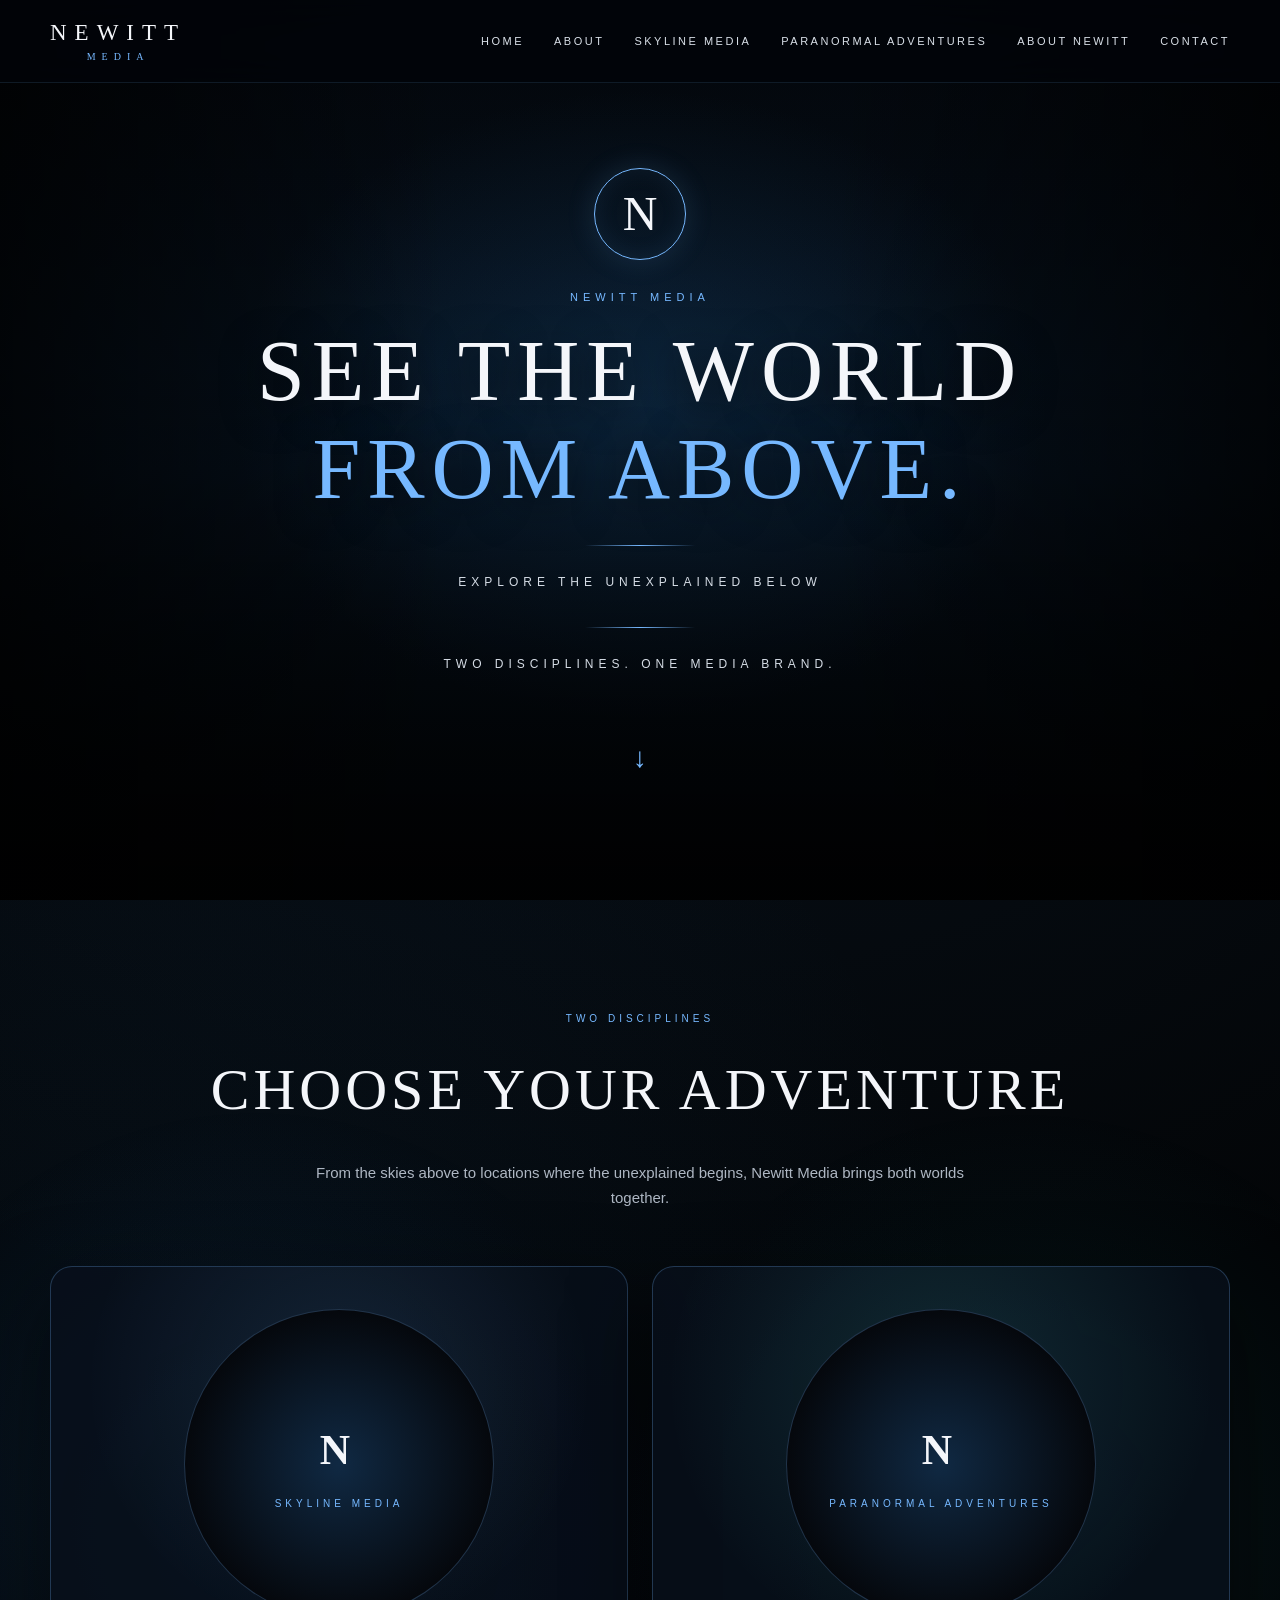
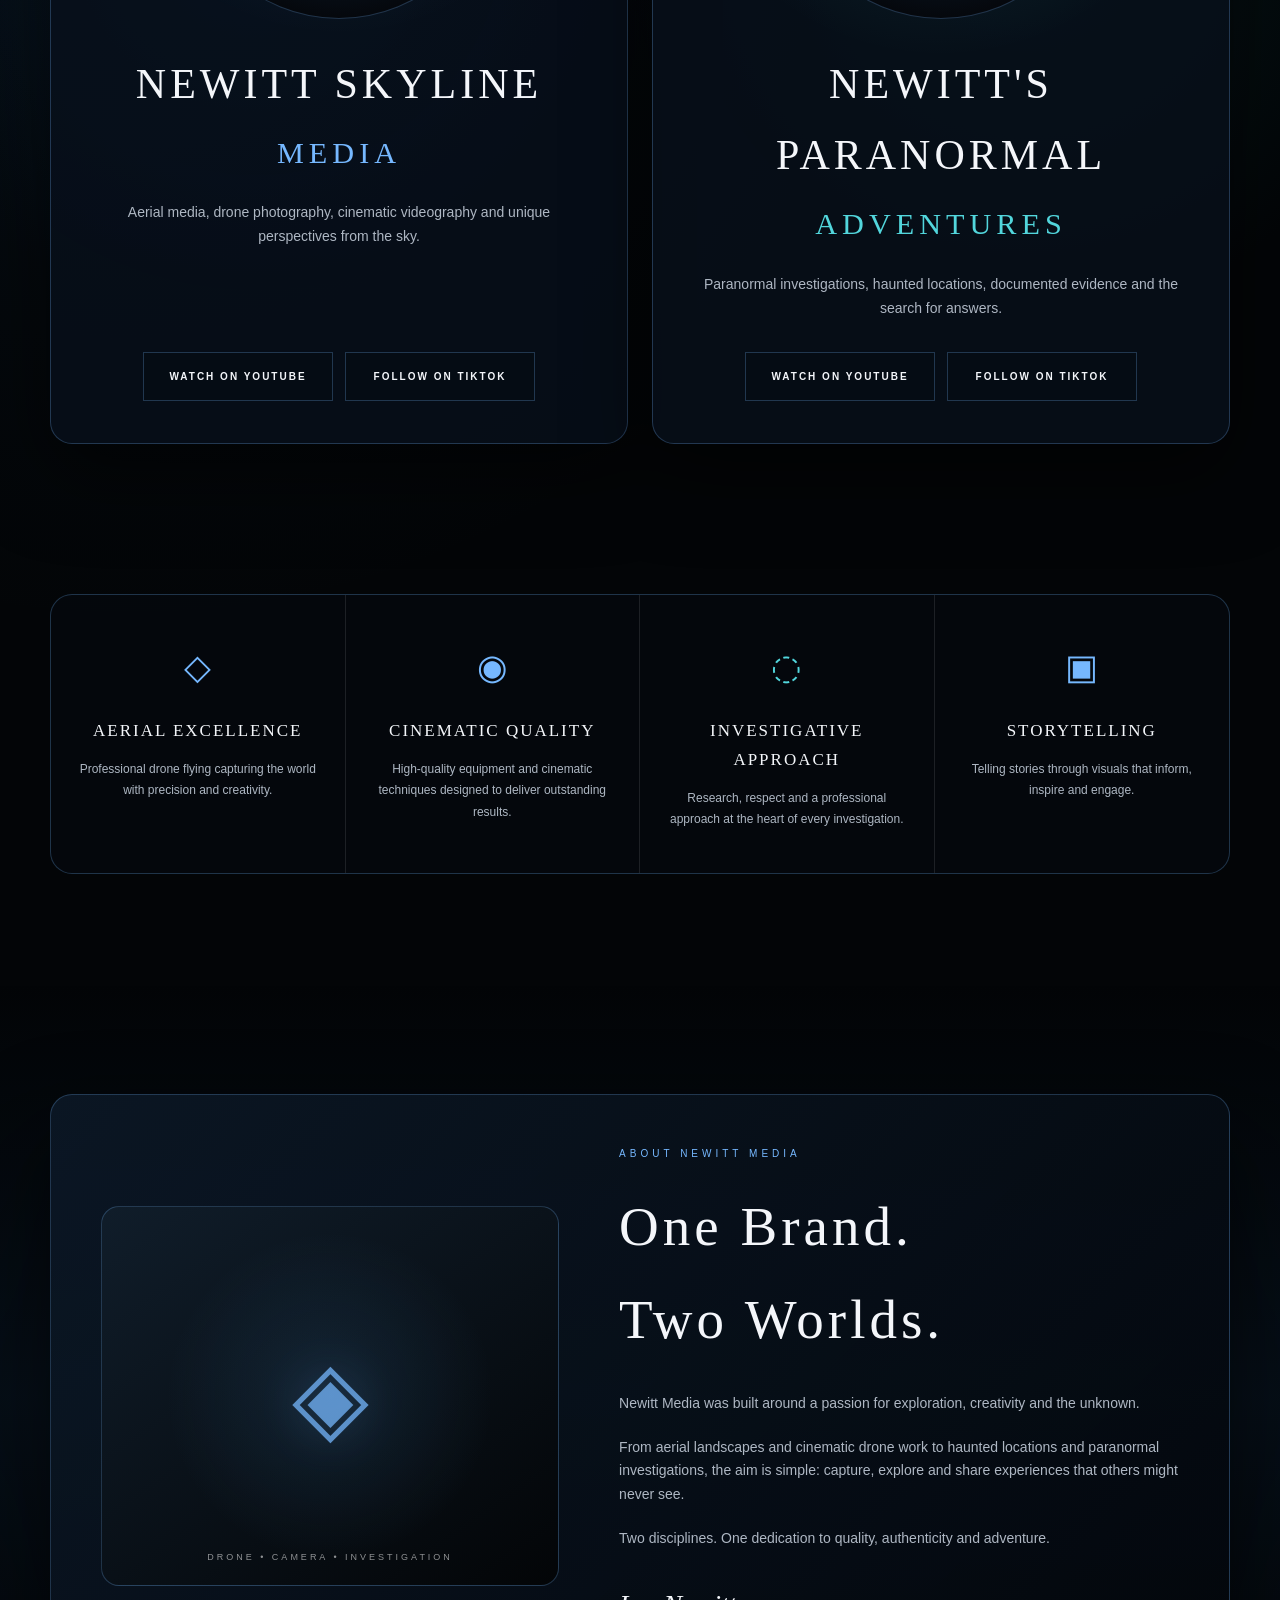
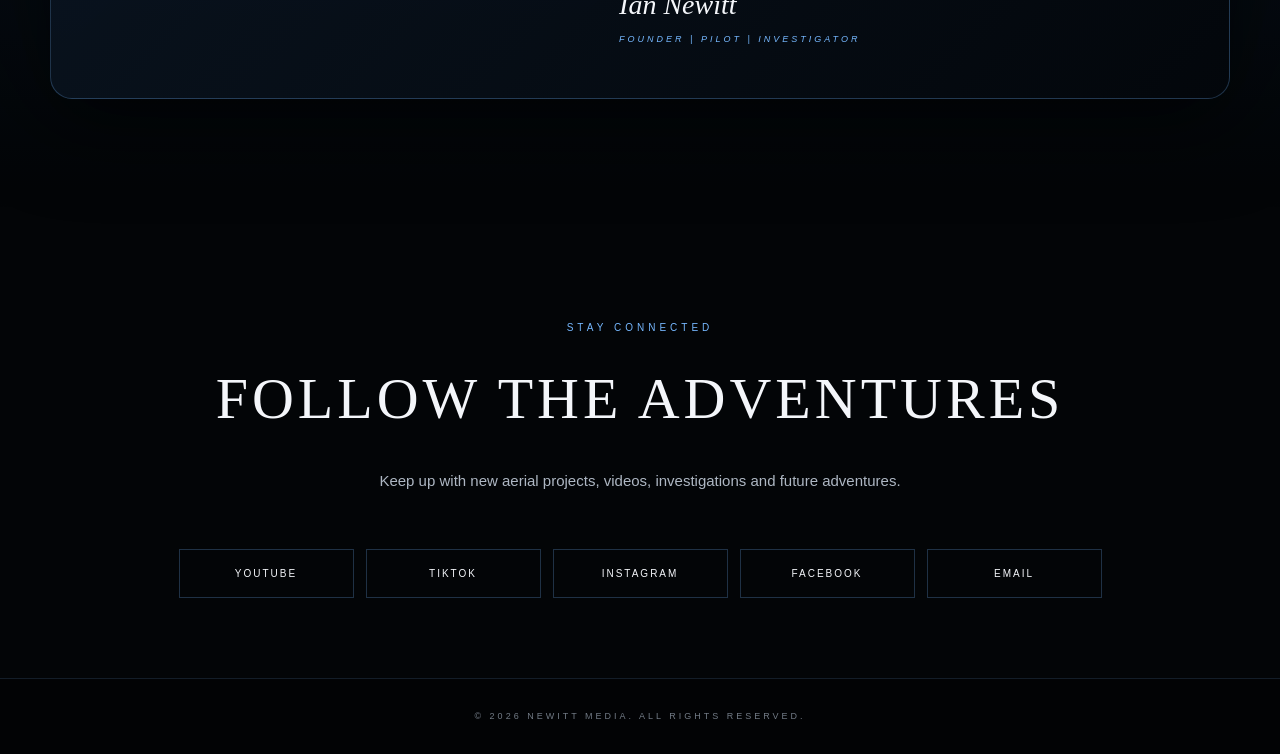
==== commit b21b4d04: "Update index.html" ====
--- a/index.html
+++ b/index.html
@@ -1,1657 +1,1268 @@
 <!DOCTYPE html>
 <html lang="en">
 <head>
-<meta charset="UTF-8">
-<meta name="viewport" content="width=device-width, initial-scale=1.0">
-
-<title>Newitt Media | Skyline & Paranormal Adventures</title>
-
-<meta name="description" content="Newitt Media. Aerial media, drone photography, videography and paranormal investigations.">
-
-<meta name="theme-color" content="#030508">
-
-<style>
-
-:root {
-    --background: #030508;
-    --panel: rgba(8, 13, 20, 0.82);
-    --panel-dark: rgba(4, 8, 13, 0.92);
-    --line: rgba(126, 171, 225, 0.28);
-    --blue: #79b8ff;
-    --cyan: #45e0e0;
-    --white: #f5f7fa;
-    --muted: #a7afb9;
-}
-
-* {
-    box-sizing: border-box;
-}
-
-html {
-    scroll-behavior: smooth;
-}
-
-body {
-    margin: 0;
-    color: var(--white);
-    background:
-        radial-gradient(
-            circle at 20% 10%,
-            rgba(40, 100, 160, 0.18),
-            transparent 35%
-        ),
-        radial-gradient(
-            circle at 85% 35%,
-            rgba(0, 190, 210, 0.10),
-            transparent 30%
-        ),
-        linear-gradient(
-            180deg,
-            #020408 0%,
-            #05080d 45%,
-            #020304 100%
-        );
-
-    font-family: Arial, Helvetica, sans-serif;
-    overflow-x: hidden;
-}
-
-a {
-    color: inherit;
-    text-decoration: none;
-}
-
-img {
-    max-width: 100%;
-    display: block;
-}
-
-.container {
-    width: min(1180px, 92%);
-    margin: auto;
-}
-
-
-/* =========================================
-   HEADER
-========================================= */
-
-header {
-    position: fixed;
-    z-index: 100;
-    top: 0;
-    left: 0;
-    right: 0;
-
-    height: 78px;
-
-    display: flex;
-    align-items: center;
-
-    background:
-        linear-gradient(
-            180deg,
-            rgba(0,0,0,0.92),
-            rgba(0,0,0,0.15)
-        );
-
-    backdrop-filter: blur(10px);
-
-    border-bottom: 1px solid rgba(255,255,255,0.06);
-}
-
-.nav {
-    display: flex;
-    align-items: center;
-    justify-content: space-between;
-    gap: 25px;
-}
-
-.brand {
-    font-family: Georgia, "Times New Roman", serif;
-
-    letter-spacing: 8px;
-
-    font-size: 24px;
-
-    line-height: 0.8;
-}
-
-.brand span {
-    display: block;
-
-    font-family: Arial, Helvetica, sans-serif;
-
-    color: var(--blue);
-
-    letter-spacing: 5px;
-
-    font-size: 9px;
-
-    margin-top: 8px;
-
-    text-align: center;
-}
-
-nav {
-    display: flex;
-    align-items: center;
-    gap: 28px;
-}
-
-nav a {
-    position: relative;
-
-    padding: 10px 0;
-
-    color: #e7ebef;
-
-    font-size: 10px;
-
-    letter-spacing: 2.4px;
-
-    text-transform: uppercase;
-}
-
-nav a::after {
-    content: "";
-
-    position: absolute;
-
-    left: 0;
-    right: 0;
-    bottom: 2px;
-
-    height: 1px;
-
-    background: var(--blue);
-
-    transform: scaleX(0);
-
-    transition: 0.25s;
-}
-
-nav a:hover::after {
-    transform: scaleX(1);
-}
-
-
-/* =========================================
-   HERO
-========================================= */
-
-.hero {
-    min-height: 780px;
-
-    position: relative;
-
-    display: flex;
-    align-items: center;
-
-    overflow: hidden;
-
-    padding: 130px 0 90px;
-
-    background:
-        radial-gradient(
-            ellipse at 50% 45%,
-            rgba(23,76,125,0.25),
-            transparent 42%
-        ),
-        linear-gradient(
-            180deg,
-            rgba(1,4,8,0.15),
-            rgba(1,3,5,0.88)
-        ),
-        linear-gradient(
-            125deg,
-            #07121d 0%,
-            #0a1724 38%,
-            #020509 72%,
-            #010204 100%
-        );
-}
-
-.hero::before {
-    content: "";
-
-    position: absolute;
-
-    inset: 0;
-
-    opacity: 0.5;
-
-    background:
-        radial-gradient(
-            circle at 12% 55%,
-            rgba(95,160,210,0.25),
-            transparent 2%
-        ),
-        radial-gradient(
-            circle at 20% 60%,
-            rgba(95,160,210,0.18),
-            transparent 1.5%
-        ),
-        radial-gradient(
-            circle at 82% 30%,
-            rgba(90,140,190,0.16),
-            transparent 2%
-        ),
-        linear-gradient(
-            160deg,
-            transparent 55%,
-            rgba(0,0,0,0.65)
-        );
-}
-
-.stars {
-    position: absolute;
-
-    inset: 0;
-
-    opacity: 0.55;
-
-    background-image:
-        radial-gradient(
-            #ffffff 1px,
-            transparent 1px
-        ),
-        radial-gradient(
-            #8fc8ff 1px,
-            transparent 1px
-        );
-
-    background-size:
-        120px 120px,
-        190px 190px;
-
-    background-position:
-        20px 40px,
-        80px 100px;
-}
-
-.hero-content {
-    position: relative;
-
-    z-index: 2;
-
-    width: min(760px, 92%);
-
-    margin: auto;
-
-    text-align: center;
-}
-
-.hero-mark {
-    width: 72px;
-    height: 72px;
-
-    margin: 0 auto 24px;
-
-    border: 1px solid var(--blue);
-
-    border-radius: 50%;
-
-    display: grid;
-    place-items: center;
-
-    font-family: Georgia, "Times New Roman", serif;
-
-    font-size: 43px;
-
-    box-shadow:
-        0 0 30px rgba(80,160,255,0.15);
-}
-
-.kicker {
-    color: #b9c5d2;
-
-    letter-spacing: 5px;
-
-    font-size: 11px;
-
-    text-transform: uppercase;
-}
-
-.hero h1 {
-    font-family: Georgia, "Times New Roman", serif;
-
-    font-weight: 400;
-
-    letter-spacing: 4px;
-
-    text-transform: uppercase;
-
-    font-size: clamp(38px, 6vw, 70px);
-
-    line-height: 1.02;
-
-    margin: 24px 0 8px;
-}
-
-.hero h1 span {
-    color: var(--blue);
-
-    display: block;
-}
-
-.rule {
-    width: 110px;
-
-    height: 1px;
-
-    margin: 24px auto;
-
-    background:
-        linear-gradient(
-            90deg,
-            transparent,
-            var(--blue),
-            transparent
-        );
-}
-
-.hero-sub {
-    color: #d1d7dd;
-
-    letter-spacing: 4px;
-
-    font-size: 11px;
-
-    text-transform: uppercase;
-}
-
-.scroll {
-    margin-top: 35px;
-
-    color: var(--blue);
-
-    font-size: 22px;
-}
-
-
-/* =========================================
-   SECTIONS
-========================================= */
-
-section {
-    padding: 80px 0;
-}
-
-
-/* =========================================
-   BRAND CARDS
-========================================= */
-
-.intro-grid {
-    display: grid;
-
-    grid-template-columns: 1fr 1fr;
-
-    gap: 20px;
-}
-
-.brand-card {
-    min-height: 390px;
-
-    position: relative;
-
-    overflow: hidden;
-
-    border: 1px solid var(--line);
-
-    border-radius: 20px;
-
-    padding: 34px;
-
-    background:
-        linear-gradient(
-            180deg,
-            rgba(5,12,20,0.2),
-            rgba(2,5,8,0.94)
-        ),
-        radial-gradient(
-            circle at 70% 15%,
-            rgba(70,140,210,0.22),
-            transparent 45%
-        ),
-        #070b10;
-
-    box-shadow:
-        0 25px 70px rgba(0,0,0,0.35);
-}
-
-.brand-card.paranormal {
-    background:
-        linear-gradient(
-            180deg,
-            rgba(5,10,16,0.15),
-            rgba(2,5,8,0.96)
-        ),
-        radial-gradient(
-            circle at 70% 20%,
-            rgba(20,210,210,0.13),
-            transparent 42%
-        ),
-        #05090e;
-}
-
-.brand-card::before {
-    content: "";
-
-    position: absolute;
-
-    inset: 0;
-
-    pointer-events: none;
-
-    background:
-        linear-gradient(
-            120deg,
-            transparent 50%,
-            rgba(90,160,220,0.08)
-        );
-}
-
-.logo-wrap {
-    height: 170px;
-
-    display: flex;
-
-    align-items: center;
-
-    justify-content: center;
-
-    position: relative;
-
-    z-index: 1;
-}
-
-.logo-wrap img {
-    width: min(250px, 70%);
-
-    max-height: 165px;
-
-    object-fit: contain;
-
-    filter:
-        drop-shadow(
-            0 12px 25px rgba(0,0,0,0.65)
-        );
-}
-
-.card-title {
-    position: relative;
-
-    z-index: 1;
-
-    text-align: center;
-
-    font-family: Georgia, "Times New Roman", serif;
-
-    letter-spacing: 4px;
-
-    font-size: 25px;
-
-    margin: 15px 0 12px;
-}
-
-.card-title.blue {
-    color: #dcecff;
-}
-
-.card-title.cyan {
-    color: #d7ffff;
-}
-
-.card-desc {
-    position: relative;
-
-    z-index: 1;
-
-    text-align: center;
-
-    color: #aeb7c1;
-
-    line-height: 1.7;
-
-    font-size: 14px;
-}
-
-.actions {
-    position: relative;
-
-    z-index: 1;
-
-    display: flex;
-
-    justify-content: center;
-
-    gap: 12px;
-
-    margin-top: 24px;
-
-    flex-wrap: wrap;
-}
-
-.btn {
-    border: 1px solid rgba(120,180,235,0.5);
-
-    background: rgba(5,12,20,0.65);
-
-    padding: 13px 19px;
-
-    text-transform: uppercase;
-
-    letter-spacing: 1.8px;
-
-    font-size: 10px;
-
-    transition: 0.25s;
-}
-
-.btn:hover {
-    background: rgba(80,150,220,0.14);
-
-    border-color: var(--blue);
-
-    transform: translateY(-2px);
-}
-
-.btn.cyan {
-    border-color: rgba(70,225,225,0.45);
-}
-
-
-/* =========================================
-   SECTION HEADINGS
-========================================= */
-
-.section-heading {
-    text-align: center;
-
-    margin-bottom: 38px;
-}
-
-.section-heading .eyebrow {
-    color: var(--blue);
-
-    letter-spacing: 5px;
-
-    font-size: 10px;
-
-    text-transform: uppercase;
-}
-
-.section-heading h2 {
-    font-family: Georgia, "Times New Roman", serif;
-
-    font-weight: 400;
-
-    letter-spacing: 3px;
-
-    text-transform: uppercase;
-
-    font-size: clamp(30px,5vw,46px);
-
-    margin: 12px 0;
-}
-
-.section-heading p {
-    max-width: 680px;
-
-    margin: auto;
-
-    color: var(--muted);
-
-    line-height: 1.8;
-}
-
-
-/* =========================================
-   FEATURES
-========================================= */
-
-.features {
-    display: grid;
-
-    grid-template-columns:
-        repeat(4,1fr);
-
-    border: 1px solid var(--line);
-
-    border-radius: 20px;
-
-    overflow: hidden;
-
-    background:
-        rgba(4,7,11,0.72);
-}
-
-.feature {
-    padding: 35px 25px;
-
-    text-align: center;
-
-    border-right:
-        1px solid rgba(255,255,255,0.09);
-}
-
-.feature:last-child {
-    border-right: 0;
-}
-
-.icon {
-    width: 42px;
-    height: 42px;
-
-    margin:
-        auto auto 18px;
-
-    color: var(--blue);
-}
-
-.icon svg {
-    width: 100%;
-    height: 100%;
-
-    stroke: currentColor;
-
-    fill: none;
-
-    stroke-width: 1.5;
-}
-
-.feature:nth-child(3) .icon {
-    color: var(--cyan);
-}
-
-.feature h3 {
-    font-family:
-        Georgia,
-        "Times New Roman",
-        serif;
-
-    font-size: 13px;
-
-    letter-spacing: 2px;
-
-    text-transform: uppercase;
-}
-
-.feature p {
-    color: #929ba5;
-
-    line-height: 1.7;
-
-    font-size: 13px;
-}
-
-
-/* =========================================
-   ABOUT
-========================================= */
-
-.about {
-    display: grid;
-
-    grid-template-columns: 42% 58%;
-
-    border: 1px solid var(--line);
-
-    border-radius: 20px;
-
-    overflow: hidden;
-
-    background:
-        linear-gradient(
-            110deg,
-            #07101a,
-            #030609
-        );
-}
-
-.about-visual {
-    min-height: 330px;
-
-    background:
-        radial-gradient(
-            circle at 40% 45%,
-            rgba(80,145,205,0.25),
-            transparent 35%
-        ),
-        linear-gradient(
-            145deg,
-            #07121e,
-            #020406
-        );
-
-    display: flex;
-
-    align-items: center;
-
-    justify-content: center;
-}
-
-.equipment {
-    display: grid;
-
-    grid-template-columns:
-        repeat(3,1fr);
-
-    gap: 15px;
-
-    width: 70%;
-
-    opacity: 0.8;
-}
-
-.equipment div {
-    aspect-ratio: 1;
-
-    border:
-        1px solid rgba(120,180,235,0.22);
-
-    border-radius: 12px;
-
-    display: grid;
-
-    place-items: center;
-
-    color: #79b8ff;
-
-    background:
-        rgba(255,255,255,0.02);
-}
-
-.equipment svg {
-    width: 42px;
-    height: 42px;
-
-    stroke: currentColor;
-
-    fill: none;
-
-    stroke-width: 1.4;
-}
-
-.about-copy {
-    padding: 50px;
-}
-
-.about-copy h2 {
-    font-family:
-        Georgia,
-        "Times New Roman",
-        serif;
-
-    color: var(--blue);
-
-    font-weight: 400;
-
-    letter-spacing: 5px;
-
-    text-transform: uppercase;
-
-    font-size: 27px;
-}
-
-.about-copy p {
-    color: #aeb7c1;
-
-    line-height: 1.9;
-
-    font-size: 14px;
-}
-
-.signature {
-    margin-top: 28px;
-
-    font-family:
-        "Brush Script MT",
-        cursive;
-
-    font-size: 29px;
-}
-
-.role {
-    color: #77818c;
-
-    font-size: 9px;
-
-    letter-spacing: 3px;
-
-    text-transform: uppercase;
-
-    margin-top: 4px;
-}
-
-
-/* =========================================
-   SOCIAL
-========================================= */
-
-.social {
-    border:
-        1px solid var(--line);
-
-    border-radius: 20px;
-
-    padding: 30px;
-
-    background:
-        rgba(4,7,11,0.78);
-
-    display: flex;
-
-    justify-content: center;
-
-    flex-wrap: wrap;
-
-    gap: 12px;
-}
-
-.social a {
-    min-width: 150px;
-
-    text-align: center;
-
-    border:
-        1px solid rgba(120,180,235,0.25);
-
-    padding: 14px 20px;
-
-    font-size: 10px;
-
-    letter-spacing: 2px;
-
-    text-transform: uppercase;
-
-    transition: 0.25s;
-}
-
-.social a:hover {
-    border-color: var(--blue);
-
-    background:
-        rgba(80,150,220,0.08);
-}
-
-
-/* =========================================
-   FOOTER
-========================================= */
-
-footer {
-    padding:
-        30px 20px 45px;
-
-    text-align: center;
-
-    color: #59636e;
-
-    font-size: 9px;
-
-    letter-spacing: 2px;
-
-    text-transform: uppercase;
-}
-
-
-/* =========================================
-   TABLET
-========================================= */
-
-@media (max-width: 800px) {
+  <meta charset="UTF-8">
+  <meta name="viewport" content="width=device-width, initial-scale=1.0">
+
+  <title>Newitt Media | Skyline & Paranormal Adventures</title>
+
+  <meta
+    name="description"
+    content="Newitt Media brings together aerial photography, drone videography and paranormal investigation."
+  >
+
+  <meta name="theme-color" content="#05080d">
+
+  <style>
+    :root {
+      --black: #030507;
+      --deep: #06101b;
+      --panel: rgba(8, 16, 27, 0.78);
+      --panel-strong: rgba(7, 13, 22, 0.94);
+      --blue: #76b8ff;
+      --blue-soft: #4f91d8;
+      --cyan: #52d6dc;
+      --white: #f4f6fa;
+      --muted: #aeb7c3;
+      --line: rgba(118, 184, 255, 0.25);
+      --line-soft: rgba(255,255,255,0.10);
+      --shadow: 0 30px 80px rgba(0,0,0,0.55);
+    }
+
+    * {
+      box-sizing: border-box;
+      margin: 0;
+      padding: 0;
+    }
+
+    html {
+      scroll-behavior: smooth;
+    }
+
+    body {
+      font-family: Georgia, "Times New Roman", serif;
+      background:
+        radial-gradient(circle at 50% 0%, rgba(39, 94, 153, 0.18), transparent 35%),
+        radial-gradient(circle at 10% 35%, rgba(30, 91, 145, 0.10), transparent 30%),
+        var(--black);
+      color: var(--white);
+      line-height: 1.7;
+      overflow-x: hidden;
+    }
+
+    body::before {
+      content: "";
+      position: fixed;
+      inset: 0;
+      pointer-events: none;
+      background:
+        radial-gradient(circle at 20% 20%, rgba(118,184,255,0.08) 1px, transparent 2px),
+        radial-gradient(circle at 70% 40%, rgba(118,184,255,0.07) 1px, transparent 2px),
+        radial-gradient(circle at 45% 80%, rgba(82,214,220,0.05) 1px, transparent 2px);
+      background-size: 180px 180px, 240px 240px, 210px 210px;
+      opacity: .65;
+      z-index: -1;
+    }
+
+    a {
+      color: inherit;
+      text-decoration: none;
+    }
+
+    img {
+      max-width: 100%;
+      display: block;
+    }
+
+    .container {
+      width: min(1180px, calc(100% - 40px));
+      margin: auto;
+    }
+
+    /* =========================
+       NAVIGATION
+    ========================= */
 
     header {
-        height: 66px;
+      position: fixed;
+      top: 0;
+      left: 0;
+      right: 0;
+      z-index: 1000;
+      background: rgba(2, 5, 9, 0.78);
+      backdrop-filter: blur(18px);
+      -webkit-backdrop-filter: blur(18px);
+      border-bottom: 1px solid rgba(118,184,255,0.12);
+    }
+
+    .nav {
+      min-height: 82px;
+      display: flex;
+      align-items: center;
+      justify-content: space-between;
+      gap: 30px;
     }
 
     .brand {
+      letter-spacing: 8px;
+      font-size: 23px;
+      line-height: 1;
+      white-space: nowrap;
+    }
+
+    .brand span {
+      display: block;
+      color: var(--blue);
+      letter-spacing: 6px;
+      font-size: 10px;
+      margin-top: 8px;
+      text-align: center;
+    }
+
+    nav {
+      display: flex;
+      align-items: center;
+      gap: 30px;
+    }
+
+    nav a {
+      position: relative;
+      font-family: Arial, Helvetica, sans-serif;
+      font-size: 11px;
+      letter-spacing: 2.5px;
+      text-transform: uppercase;
+      color: #d9e0e8;
+      transition: color .3s ease;
+    }
+
+    nav a::after {
+      content: "";
+      position: absolute;
+      left: 0;
+      bottom: -10px;
+      width: 0;
+      height: 1px;
+      background: var(--blue);
+      transition: width .3s ease;
+    }
+
+    nav a:hover {
+      color: var(--blue);
+    }
+
+    nav a:hover::after {
+      width: 100%;
+    }
+
+    /* =========================
+       HERO
+    ========================= */
+
+    .hero {
+      min-height: 100vh;
+      position: relative;
+      display: flex;
+      align-items: center;
+      justify-content: center;
+      text-align: center;
+      padding: 130px 20px 80px;
+      overflow: hidden;
+      background:
+        radial-gradient(ellipse at 50% 45%, rgba(31, 91, 145, 0.28), transparent 45%),
+        linear-gradient(180deg, #03070c 0%, #06121f 52%, #020407 100%);
+    }
+
+    .hero::before {
+      content: "";
+      position: absolute;
+      inset: 0;
+      background:
+        linear-gradient(90deg, rgba(0,0,0,.72), transparent 35%, transparent 65%, rgba(0,0,0,.72)),
+        linear-gradient(180deg, rgba(0,0,0,.15), transparent 40%, rgba(0,0,0,.8));
+    }
+
+    .hero-content {
+      position: relative;
+      z-index: 2;
+      max-width: 900px;
+    }
+
+    .hero-mark {
+      width: 92px;
+      height: 92px;
+      margin: 0 auto 28px;
+      border: 1px solid var(--blue);
+      border-radius: 50%;
+      display: grid;
+      place-items: center;
+      box-shadow:
+        0 0 30px rgba(118,184,255,.14),
+        inset 0 0 25px rgba(118,184,255,.08);
+    }
+
+    .hero-mark span {
+      font-size: 48px;
+      font-weight: normal;
+    }
+
+    .eyebrow {
+      font-family: Arial, Helvetica, sans-serif;
+      font-size: 11px;
+      letter-spacing: 5px;
+      color: var(--blue);
+      text-transform: uppercase;
+      margin-bottom: 22px;
+    }
+
+    h1 {
+      font-size: clamp(42px, 7vw, 86px);
+      line-height: .98;
+      font-weight: 400;
+      letter-spacing: 7px;
+      text-transform: uppercase;
+      text-shadow: 0 8px 40px rgba(0,0,0,.75);
+    }
+
+    h1 span {
+      display: block;
+      color: var(--blue);
+      margin-top: 14px;
+    }
+
+    .hero-rule {
+      width: 110px;
+      height: 1px;
+      margin: 34px auto 26px;
+      background: linear-gradient(
+        90deg,
+        transparent,
+        var(--blue),
+        transparent
+      );
+    }
+
+    .hero-subtitle {
+      font-family: Arial, Helvetica, sans-serif;
+      font-size: 12px;
+      letter-spacing: 5px;
+      text-transform: uppercase;
+      color: #d5dce5;
+    }
+
+    .scroll {
+      display: inline-block;
+      margin-top: 60px;
+      color: var(--blue);
+      font-family: Arial, Helvetica, sans-serif;
+      font-size: 28px;
+      animation: float 2.5s ease-in-out infinite;
+    }
+
+    @keyframes float {
+      0%,100% { transform: translateY(0); }
+      50% { transform: translateY(8px); }
+    }
+
+    /* =========================
+       SECTION
+    ========================= */
+
+    section {
+      padding: 110px 0;
+      position: relative;
+    }
+
+    .section-heading {
+      text-align: center;
+      margin-bottom: 55px;
+    }
+
+    .section-heading .small {
+      font-family: Arial, Helvetica, sans-serif;
+      font-size: 10px;
+      letter-spacing: 4px;
+      text-transform: uppercase;
+      color: var(--blue);
+      margin-bottom: 14px;
+    }
+
+    .section-heading h2 {
+      font-size: clamp(34px, 5vw, 58px);
+      font-weight: 400;
+      letter-spacing: 4px;
+      text-transform: uppercase;
+    }
+
+    .section-heading p {
+      max-width: 680px;
+      margin: 20px auto 0;
+      color: var(--muted);
+      font-family: Arial, Helvetica, sans-serif;
+      font-size: 15px;
+    }
+
+    /* =========================
+       TWO WORLDS
+    ========================= */
+
+    .worlds {
+      background:
+        radial-gradient(circle at 20% 50%, rgba(40, 111, 180, .13), transparent 35%),
+        radial-gradient(circle at 80% 50%, rgba(41, 175, 184, .10), transparent 35%);
+    }
+
+    .world-grid {
+      display: grid;
+      grid-template-columns: repeat(2, 1fr);
+      gap: 24px;
+    }
+
+    .world-card {
+      position: relative;
+      overflow: hidden;
+      border: 1px solid var(--line);
+      border-radius: 22px;
+      background: var(--panel);
+      box-shadow: var(--shadow);
+      min-height: 640px;
+      padding: 42px;
+      text-align: center;
+      display: flex;
+      flex-direction: column;
+      justify-content: space-between;
+    }
+
+    .world-card::before {
+      content: "";
+      position: absolute;
+      inset: 0;
+      background:
+        radial-gradient(circle at 50% 15%, rgba(118,184,255,.12), transparent 35%);
+      pointer-events: none;
+    }
+
+    .world-card.paranormal::before {
+      background:
+        radial-gradient(circle at 50% 15%, rgba(82,214,220,.14), transparent 38%);
+    }
+
+    .logo-wrap {
+      position: relative;
+      z-index: 2;
+      width: min(310px, 85%);
+      aspect-ratio: 1;
+      margin: 0 auto 30px;
+      display: grid;
+      place-items: center;
+    }
+
+    .logo-wrap img {
+      width: 100%;
+      height: 100%;
+      object-fit: contain;
+      border-radius: 12px;
+      filter: drop-shadow(0 20px 35px rgba(0,0,0,.55));
+    }
+
+    .logo-fallback {
+      display: none;
+      width: 100%;
+      height: 100%;
+      border: 1px solid var(--line);
+      border-radius: 50%;
+      align-items: center;
+      justify-content: center;
+      flex-direction: column;
+      background: radial-gradient(circle, #102943, #05080d 70%);
+    }
+
+    .logo-fallback strong {
+      font-size: 42px;
+      letter-spacing: 8px;
+    }
+
+    .logo-fallback span {
+      color: var(--blue);
+      font-family: Arial, Helvetica, sans-serif;
+      font-size: 10px;
+      letter-spacing: 4px;
+      margin-top: 8px;
+    }
+
+    .world-card h3 {
+      position: relative;
+      z-index: 2;
+      font-size: clamp(28px, 4vw, 42px);
+      font-weight: 400;
+      letter-spacing: 4px;
+      text-transform: uppercase;
+    }
+
+    .world-card h3 span {
+      display: block;
+      color: var(--blue);
+      font-size: .72em;
+      margin-top: 8px;
+      letter-spacing: 5px;
+    }
+
+    .paranormal h3 span {
+      color: var(--cyan);
+    }
+
+    .world-card p {
+      position: relative;
+      z-index: 2;
+      max-width: 500px;
+      margin: 22px auto 32px;
+      color: var(--muted);
+      font-family: Arial, Helvetica, sans-serif;
+      font-size: 14px;
+    }
+
+    .buttons {
+      position: relative;
+      z-index: 2;
+      display: flex;
+      justify-content: center;
+      gap: 12px;
+      flex-wrap: wrap;
+    }
+
+    .btn {
+      display: inline-flex;
+      align-items: center;
+      justify-content: center;
+      min-width: 190px;
+      padding: 15px 24px;
+      border: 1px solid var(--line);
+      background: rgba(5, 12, 20, .7);
+      color: var(--white);
+      font-family: Arial, Helvetica, sans-serif;
+      font-size: 10px;
+      font-weight: 600;
+      letter-spacing: 2px;
+      text-transform: uppercase;
+      transition: all .3s ease;
+    }
+
+    .btn:hover {
+      background: var(--blue);
+      color: #020509;
+      border-color: var(--blue);
+      transform: translateY(-2px);
+    }
+
+    .paranormal .btn:hover {
+      background: var(--cyan);
+      border-color: var(--cyan);
+    }
+
+    /* =========================
+       EXPERTISE
+    ========================= */
+
+    .expertise {
+      padding-top: 40px;
+    }
+
+    .expertise-grid {
+      display: grid;
+      grid-template-columns: repeat(4, 1fr);
+      border: 1px solid var(--line);
+      border-radius: 22px;
+      overflow: hidden;
+      background: rgba(5,10,16,.65);
+    }
+
+    .expertise-item {
+      padding: 42px 25px;
+      text-align: center;
+      border-right: 1px solid var(--line-soft);
+    }
+
+    .expertise-item:last-child {
+      border-right: 0;
+    }
+
+    .icon {
+      font-family: Arial, Helvetica, sans-serif;
+      font-size: 35px;
+      color: var(--blue);
+      margin-bottom: 20px;
+    }
+
+    .expertise-item:nth-child(3) .icon {
+      color: var(--cyan);
+    }
+
+    .expertise-item h3 {
+      font-size: 17px;
+      font-weight: 400;
+      letter-spacing: 2px;
+      text-transform: uppercase;
+      margin-bottom: 13px;
+    }
+
+    .expertise-item p {
+      color: var(--muted);
+      font-family: Arial, Helvetica, sans-serif;
+      font-size: 12px;
+      line-height: 1.8;
+    }
+
+    /* =========================
+       ABOUT
+    ========================= */
+
+    .about {
+      background:
+        linear-gradient(180deg, transparent, rgba(10,26,43,.45), transparent);
+    }
+
+    .about-box {
+      display: grid;
+      grid-template-columns: .9fr 1.1fr;
+      gap: 60px;
+      align-items: center;
+      padding: 50px;
+      border: 1px solid var(--line);
+      border-radius: 22px;
+      background:
+        linear-gradient(135deg, rgba(12,25,40,.88), rgba(3,7,12,.92));
+      box-shadow: var(--shadow);
+    }
+
+    .equipment {
+      min-height: 380px;
+      border-radius: 18px;
+      border: 1px solid var(--line);
+      background:
+        radial-gradient(circle at 50% 50%, rgba(60,120,170,.18), transparent 55%),
+        linear-gradient(145deg, #101d2a, #030507);
+      display: flex;
+      align-items: center;
+      justify-content: center;
+      position: relative;
+      overflow: hidden;
+    }
+
+    .equipment::after {
+      content: "DRONE • CAMERA • INVESTIGATION";
+      position: absolute;
+      bottom: 20px;
+      left: 0;
+      right: 0;
+      text-align: center;
+      font-family: Arial, Helvetica, sans-serif;
+      font-size: 9px;
+      letter-spacing: 3px;
+      color: rgba(255,255,255,.55);
+    }
+
+    .equipment-symbol {
+      font-family: Arial, Helvetica, sans-serif;
+      font-size: 100px;
+      color: var(--blue);
+      opacity: .75;
+      text-shadow: 0 0 50px rgba(118,184,255,.25);
+    }
+
+    .about-copy .small {
+      color: var(--blue);
+      font-family: Arial, Helvetica, sans-serif;
+      font-size: 10px;
+      letter-spacing: 4px;
+      text-transform: uppercase;
+      margin-bottom: 18px;
+    }
+
+    .about-copy h2 {
+      font-size: clamp(35px, 5vw, 55px);
+      font-weight: 400;
+      letter-spacing: 4px;
+      margin-bottom: 25px;
+    }
+
+    .about-copy p {
+      color: var(--muted);
+      font-family: Arial, Helvetica, sans-serif;
+      font-size: 14px;
+      margin-bottom: 20px;
+    }
+
+    .signature {
+      margin-top: 30px;
+      font-size: 28px;
+      font-style: italic;
+      color: var(--white);
+    }
+
+    .role {
+      display: block;
+      margin-top: 4px;
+      font-family: Arial, Helvetica, sans-serif;
+      font-size: 9px;
+      letter-spacing: 3px;
+      color: var(--blue);
+      text-transform: uppercase;
+    }
+
+    /* =========================
+       CONNECT
+    ========================= */
+
+    .connect {
+      text-align: center;
+      padding-bottom: 80px;
+    }
+
+    .social-grid {
+      display: flex;
+      justify-content: center;
+      flex-wrap: wrap;
+      gap: 12px;
+      margin-top: 40px;
+    }
+
+    .social {
+      min-width: 175px;
+      padding: 15px 22px;
+      border: 1px solid var(--line);
+      font-family: Arial, Helvetica, sans-serif;
+      font-size: 10px;
+      letter-spacing: 2px;
+      text-transform: uppercase;
+      transition: all .3s ease;
+    }
+
+    .social:hover {
+      border-color: var(--blue);
+      color: var(--blue);
+      background: rgba(118,184,255,.06);
+    }
+
+    /* =========================
+       FOOTER
+    ========================= */
+
+    footer {
+      border-top: 1px solid rgba(118,184,255,.14);
+      padding: 30px 0;
+      text-align: center;
+      background: #020305;
+    }
+
+    footer p {
+      color: #727b86;
+      font-family: Arial, Helvetica, sans-serif;
+      font-size: 9px;
+      letter-spacing: 3px;
+      text-transform: uppercase;
+    }
+
+    /* =========================
+       MOBILE
+    ========================= */
+
+    @media (max-width: 850px) {
+
+      .nav {
+        min-height: 70px;
+      }
+
+      .brand {
         font-size: 18px;
-
         letter-spacing: 6px;
-    }
-
-    nav {
+      }
+
+      nav {
         display: none;
-    }
-
-    .hero {
-        min-height: 720px;
-
-        padding-top: 100px;
-    }
-
-    .hero h1 {
-        font-size: 42px;
-
-        letter-spacing: 2px;
-    }
-
-    .hero-sub {
-        letter-spacing: 2px;
-
+      }
+
+      .hero {
+        min-height: 88vh;
+        padding-top: 110px;
+      }
+
+      h1 {
+        font-size: clamp(38px, 11vw, 64px);
+        letter-spacing: 4px;
+      }
+
+      .hero-subtitle {
+        font-size: 9px;
+        letter-spacing: 3px;
+      }
+
+      section {
+        padding: 75px 0;
+      }
+
+      .world-grid {
+        grid-template-columns: 1fr;
+      }
+
+      .world-card {
+        min-height: auto;
+        padding: 32px 20px 40px;
+      }
+
+      .logo-wrap {
+        width: min(280px, 80%);
+      }
+
+      .expertise-grid {
+        grid-template-columns: 1fr 1fr;
+      }
+
+      .expertise-item:nth-child(2) {
+        border-right: 0;
+      }
+
+      .expertise-item:nth-child(-n+2) {
+        border-bottom: 1px solid var(--line-soft);
+      }
+
+      .about-box {
+        grid-template-columns: 1fr;
+        padding: 25px;
+        gap: 35px;
+      }
+
+      .equipment {
+        min-height: 280px;
+      }
+    }
+
+    @media (max-width: 500px) {
+
+      .container {
+        width: min(100% - 26px, 1180px);
+      }
+
+      .hero-mark {
+        width: 75px;
+        height: 75px;
+      }
+
+      .hero-mark span {
+        font-size: 38px;
+      }
+
+      .eyebrow {
+        font-size: 8px;
+        letter-spacing: 3px;
+      }
+
+      .hero-subtitle {
         line-height: 1.8;
-    }
-
-    .intro-grid,
-    .about {
+      }
+
+      .world-card h3 {
+        font-size: 27px;
+      }
+
+      .buttons {
+        flex-direction: column;
+        align-items: stretch;
+      }
+
+      .btn {
+        width: 100%;
+      }
+
+      .expertise-grid {
         grid-template-columns: 1fr;
-    }
-
-    .features {
-        grid-template-columns:
-            1fr 1fr;
-    }
-
-    .feature:nth-child(2) {
+      }
+
+      .expertise-item,
+      .expertise-item:nth-child(2) {
         border-right: 0;
-    }
-
-    .feature:nth-child(-n+2) {
-        border-bottom:
-            1px solid rgba(255,255,255,0.09);
-    }
-
-    .about-visual {
-        min-height: 230px;
-    }
-
-    .about-copy {
-        padding: 35px 25px;
-    }
-}
-
-
-/* =========================================
-   MOBILE
-========================================= */
-
-@media (max-width: 500px) {
-
-    section {
-        padding: 60px 0;
-    }
-
-    .hero {
-        min-height: 680px;
-    }
-
-    .hero h1 {
-        font-size: 35px;
-    }
-
-    .hero-mark {
-        width: 62px;
-
-        height: 62px;
-
+        border-bottom: 1px solid var(--line-soft);
+      }
+
+      .expertise-item:last-child {
+        border-bottom: 0;
+      }
+
+      .about-copy h2 {
         font-size: 36px;
-    }
-
-    .brand-card {
-        padding:
-            25px 18px;
-    }
-
-    .logo-wrap {
-        height: 155px;
-    }
-
-    .features {
-        grid-template-columns: 1fr;
-    }
-
-    .feature {
-        border-right: 0 !important;
-
-        border-bottom:
-            1px solid rgba(255,255,255,0.09);
-    }
-
-    .feature:last-child {
-        border-bottom: 0;
-    }
-
-    .social a {
+      }
+
+      .social {
         width: 100%;
-    }
-
-}
-
-</style>
+      }
+    }
+  </style>
 </head>
 
-
 <body>
 
-
-<!-- =====================================
-     HEADER
-===================================== -->
-
-<header>
-
+  <!-- =========================
+       NAVIGATION
+  ========================== -->
+
+  <header>
     <div class="container nav">
 
-        <a href="#home" class="brand">
-            NEWITT
-            <span>MEDIA</span>
+      <a href="#home" class="brand">
+        NEWITT
+        <span>MEDIA</span>
+      </a>
+
+      <nav>
+        <a href="#home">Home</a>
+        <a href="#worlds">About</a>
+        <a href="#skyline">Skyline Media</a>
+        <a href="#paranormal">Paranormal Adventures</a>
+        <a href="#about">About Newitt</a>
+        <a href="#contact">Contact</a>
+      </nav>
+
+    </div>
+  </header>
+
+
+  <!-- =========================
+       HERO
+  ========================== -->
+
+  <main>
+
+    <section class="hero" id="home">
+
+      <div class="hero-content">
+
+        <div class="hero-mark">
+          <span>N</span>
+        </div>
+
+        <div class="eyebrow">
+          Newitt Media
+        </div>
+
+        <h1>
+          See The World
+          <span>From Above.</span>
+        </h1>
+
+        <div class="hero-rule"></div>
+
+        <p class="hero-subtitle">
+          Explore The Unexplained Below
+        </p>
+
+        <div class="hero-rule"></div>
+
+        <p class="hero-subtitle">
+          Two Disciplines. One Media Brand.
+        </p>
+
+        <a href="#worlds" class="scroll" aria-label="Explore">
+          ↓
         </a>
 
-        <nav>
-
-            <a href="#home">Home</a>
-
-            <a href="#about">About</a>
-
-            <a href="#skyline">Skyline Media</a>
-
-            <a href="#paranormal">
-                Paranormal Adventures
-            </a>
-
-            <a href="#gallery">Gallery</a>
-
-            <a href="#contact">Contact</a>
-
-        </nav>
+      </div>
+
+    </section>
+
+
+    <!-- =========================
+         TWO WORLDS
+    ========================== -->
+
+    <section class="worlds" id="worlds">
+
+      <div class="container">
+
+        <div class="section-heading">
+          <div class="small">Two disciplines</div>
+
+          <h2>Choose Your Adventure</h2>
+
+          <p>
+            From the skies above to locations where the unexplained
+            begins, Newitt Media brings both worlds together.
+          </p>
+        </div>
+
+
+        <div class="world-grid">
+
+
+          <!-- SKYLINE -->
+
+          <article class="world-card" id="skyline">
+
+            <div>
+
+              <div class="logo-wrap">
+
+                <img
+                  src="/IMG_1112.png"
+                  alt="Newitt Skyline Media logo"
+                  onerror="this.onerror=function(){this.src='/public/IMG_1112.png';};this.src='/public/IMG_1112.png';"
+                >
+
+                <div class="logo-fallback">
+                  <strong>N</strong>
+                  <span>SKYLINE MEDIA</span>
+                </div>
+
+              </div>
+
+              <h3>
+                Newitt Skyline
+                <span>Media</span>
+              </h3>
+
+              <p>
+                Aerial media, drone photography, cinematic
+                videography and unique perspectives from the sky.
+              </p>
+
+            </div>
+
+            <div class="buttons">
+
+              <a
+                class="btn"
+                href="#"
+                target="_blank"
+                rel="noopener noreferrer"
+              >
+                Watch on YouTube
+              </a>
+
+              <a
+                class="btn"
+                href="#"
+                target="_blank"
+                rel="noopener noreferrer"
+              >
+                Follow on TikTok
+              </a>
+
+            </div>
+
+          </article>
+
+
+          <!-- PARANORMAL -->
+
+          <article class="world-card paranormal" id="paranormal">
+
+            <div>
+
+              <div class="logo-wrap">
+
+                <img
+                  src="/268B787E-5AB4-45BD-BF00-C72CE11B7DFD.png"
+                  alt="Newitt's Paranormal Adventures logo"
+                  onerror="this.onerror=function(){this.src='/public/268B787E-5AB4-45BD-BF00-C72CE11B7DFD.png';};this.src='/public/268B787E-5AB4-45BD-BF00-C72CE11B7DFD.png';"
+                >
+
+                <div class="logo-fallback">
+                  <strong>N</strong>
+                  <span>PARANORMAL ADVENTURES</span>
+                </div>
+
+              </div>
+
+              <h3>
+                Newitt's Paranormal
+                <span>Adventures</span>
+              </h3>
+
+              <p>
+                Paranormal investigations, haunted locations,
+                documented evidence and the search for answers.
+              </p>
+
+            </div>
+
+            <div class="buttons">
+
+              <a
+                class="btn"
+                href="#"
+                target="_blank"
+                rel="noopener noreferrer"
+              >
+                Watch on YouTube
+              </a>
+
+              <a
+                class="btn"
+                href="#"
+                target="_blank"
+                rel="noopener noreferrer"
+              >
+                Follow on TikTok
+              </a>
+
+            </div>
+
+          </article>
+
+        </div>
+
+      </div>
+
+    </section>
+
+
+    <!-- =========================
+         EXPERTISE
+    ========================== -->
+
+    <section class="expertise">
+
+      <div class="container">
+
+        <div class="expertise-grid">
+
+          <div class="expertise-item">
+
+            <div class="icon">◇</div>
+
+            <h3>Aerial Excellence</h3>
+
+            <p>
+              Professional drone flying capturing the world
+              with precision and creativity.
+            </p>
+
+          </div>
+
+
+          <div class="expertise-item">
+
+            <div class="icon">◉</div>
+
+            <h3>Cinematic Quality</h3>
+
+            <p>
+              High-quality equipment and cinematic techniques
+              designed to deliver outstanding results.
+            </p>
+
+          </div>
+
+
+          <div class="expertise-item">
+
+            <div class="icon">◌</div>
+
+            <h3>Investigative Approach</h3>
+
+            <p>
+              Research, respect and a professional approach
+              at the heart of every investigation.
+            </p>
+
+          </div>
+
+
+          <div class="expertise-item">
+
+            <div class="icon">▣</div>
+
+            <h3>Storytelling</h3>
+
+            <p>
+              Telling stories through visuals that inform,
+              inspire and engage.
+            </p>
+
+          </div>
+
+        </div>
+
+      </div>
+
+    </section>
+
+
+    <!-- =========================
+         ABOUT
+    ========================== -->
+
+    <section class="about" id="about">
+
+      <div class="container">
+
+        <div class="about-box">
+
+          <div class="equipment">
+            <div class="equipment-symbol">◈</div>
+          </div>
+
+
+          <div class="about-copy">
+
+            <div class="small">
+              About Newitt Media
+            </div>
+
+            <h2>
+              One Brand.<br>
+              Two Worlds.
+            </h2>
+
+            <p>
+              Newitt Media was built around a passion for
+              exploration, creativity and the unknown.
+            </p>
+
+            <p>
+              From aerial landscapes and cinematic drone work
+              to haunted locations and paranormal investigations,
+              the aim is simple: capture, explore and share
+              experiences that others might never see.
+            </p>
+
+            <p>
+              Two disciplines. One dedication to quality,
+              authenticity and adventure.
+            </p>
+
+            <div class="signature">
+              Ian Newitt
+              <span class="role">
+                Founder | Pilot | Investigator
+              </span>
+            </div>
+
+          </div>
+
+        </div>
+
+      </div>
+
+    </section>
+
+
+    <!-- =========================
+         CONNECT
+    ========================== -->
+
+    <section class="connect" id="contact">
+
+      <div class="container">
+
+        <div class="section-heading">
+
+          <div class="small">
+            Stay Connected
+          </div>
+
+          <h2>
+            Follow The Adventures
+          </h2>
+
+          <p>
+            Keep up with new aerial projects, videos,
+            investigations and future adventures.
+          </p>
+
+        </div>
+
+
+        <div class="social-grid">
+
+          <a
+            class="social"
+            href="#"
+            target="_blank"
+            rel="noopener noreferrer"
+          >
+            YouTube
+          </a>
+
+          <a
+            class="social"
+            href="#"
+            target="_blank"
+            rel="noopener noreferrer"
+          >
+            TikTok
+          </a>
+
+          <a
+            class="social"
+            href="#"
+            target="_blank"
+            rel="noopener noreferrer"
+          >
+            Instagram
+          </a>
+
+          <a
+            class="social"
+            href="#"
+            target="_blank"
+            rel="noopener noreferrer"
+          >
+            Facebook
+          </a>
+
+          <a
+            class="social"
+            href="mailto:ian.newitt@gmail.com"
+          >
+            Email
+          </a>
+
+        </div>
+
+      </div>
+
+    </section>
+
+  </main>
+
+
+  <!-- =========================
+       FOOTER
+  ========================== -->
+
+  <footer>
+
+    <div class="container">
+
+      <p>
+        © 2026 Newitt Media. All Rights Reserved.
+      </p>
 
     </div>
 
-</header>
-
-
-<main>
-
-
-<!-- =====================================
-     HERO
-===================================== -->
-
-<section class="hero" id="home">
-
-    <div class="stars"></div>
-
-    <div class="hero-content">
-
-        <div class="hero-mark">
-            N
-        </div>
-
-        <div class="kicker">
-            Newitt Media
-        </div>
-
-        <h1>
-
-            See the world
-            <br>
-            from above.
-
-            <span>
-                Explore the unexplained below.
-            </span>
-
-        </h1>
-
-        <div class="rule"></div>
-
-        <div class="hero-sub">
-            Two disciplines. One media brand.
-        </div>
-
-        <div class="scroll">
-            ⌄
-        </div>
-
-    </div>
-
-</section>
-
-
-<!-- =====================================
-     TWO BRANDS
-===================================== -->
-
-<section id="gallery">
-
-    <div class="container">
-
-        <div class="intro-grid">
-
-
-            <!-- SKYLINE MEDIA -->
-
-            <article
-                class="brand-card"
-                id="skyline"
-            >
-
-                <div class="logo-wrap">
-
-                    <img
-                        src="IMG_1112.png"
-                        alt="Newitt Skyline Media logo"
-                    >
-
-                </div>
-
-                <h2 class="card-title blue">
-                    NEWITT SKYLINE MEDIA
-                </h2>
-
-                <p class="card-desc">
-
-                    Aerial media • Drone photography •
-                    Videography
-
-                    <br>
-
-                    Capturing landscapes, locations and
-                    unique perspectives from the sky.
-
-                </p>
-
-                <div class="actions">
-
-                    <a
-                        class="btn"
-                        href="https://www.youtube.com/@Newitt-skyline-media"
-                        target="_blank"
-                        rel="noopener"
-                    >
-                        Watch on YouTube
-                    </a>
-
-                    <a
-                        class="btn"
-                        href="https://www.tiktok.com/@newittskylinemedia"
-                        target="_blank"
-                        rel="noopener"
-                    >
-                        Follow on TikTok
-                    </a>
-
-                </div>
-
-            </article>
-
-
-            <!-- PARANORMAL -->
-
-            <article
-                class="brand-card paranormal"
-                id="paranormal"
-            >
-
-                <div class="logo-wrap">
-
-                    <img
-                        src="268B787E-5AB4-45BD-BF00-C72CE11B7DFD.png"
-                        alt="Newitt's Paranormal Adventures logo"
-                    >
-
-                </div>
-
-                <h2 class="card-title cyan">
-
-                    NEWITT'S PARANORMAL
-                    ADVENTURES
-
-                </h2>
-
-                <p class="card-desc">
-
-                    Paranormal investigations •
-                    Haunted locations • Documentary
-
-                    <br>
-
-                    Exploring reported hauntings through
-                    research, evidence and investigation.
-
-                </p>
-
-                <div class="actions">
-
-                    <a
-                        class="btn cyan"
-                        href="https://www.youtube.com/@NewittsParanormalAdventures"
-                        target="_blank"
-                        rel="noopener"
-                    >
-                        Watch on YouTube
-                    </a>
-
-                    <a
-                        class="btn cyan"
-                        href="https://www.tiktok.com/@nw13ttt"
-                        target="_blank"
-                        rel="noopener"
-                    >
-                        Follow on TikTok
-                    </a>
-
-                </div>
-
-            </article>
-
-
-        </div>
-
-    </div>
-
-</section>
-
-
-<!-- =====================================
-     FOUR PRINCIPLES
-===================================== -->
-
-<section>
-
-    <div class="container">
-
-
-        <div class="section-heading">
-
-            <div class="eyebrow">
-                The Newitt Standard
-            </div>
-
-            <h2>
-                Built around four principles
-            </h2>
-
-            <p>
-                Professional aerial media and
-                responsible paranormal investigation,
-                brought together under one distinctive
-                visual identity.
-            </p>
-
-        </div>
-
-
-        <div class="features">
-
-
-            <!-- AERIAL -->
-
-            <div class="feature">
-
-                <div class="icon">
-
-                    <svg viewBox="0 0 48 48">
-
-                        <path d="M8 22h12l4-5 4 5h12"/>
-
-                        <path d="M12 22l-3 10h30l-3-10"/>
-
-                        <path d="M17 32v6m14-6v6"/>
-
-                        <path d="M20 17l4-4 4 4"/>
-
-                    </svg>
-
-                </div>
-
-                <h3>
-                    Aerial Excellence
-                </h3>
-
-                <p>
-                    Professional drone flying with
-                    precision, creativity and attention
-                    to detail.
-                </p>
-
-            </div>
-
-
-            <!-- CAMERA -->
-
-            <div class="feature">
-
-                <div class="icon">
-
-                    <svg viewBox="0 0 48 48">
-
-                        <rect
-                            x="9"
-                            y="14"
-                            width="30"
-                            height="22"
-                            rx="3"
-                        />
-
-                        <circle
-                            cx="24"
-                            cy="25"
-                            r="7"
-                        />
-
-                        <path
-                            d="M16 14l3-4h10l3 4"
-                        />
-
-                    </svg>
-
-                </div>
-
-                <h3>
-                    Cinematic Quality
-                </h3>
-
-                <p>
-                    High-quality equipment and thoughtful
-                    visual techniques designed to tell
-                    a story.
-                </p>
-
-            </div>
-
-
-            <!-- INVESTIGATION -->
-
-            <div class="feature">
-
-                <div class="icon">
-
-                    <svg viewBox="0 0 48 48">
-
-                        <circle
-                            cx="20"
-                            cy="20"
-                            r="10"
-                        />
-
-                        <path
-                            d="M28 28l11 11"
-                        />
-
-                        <path
-                            d="M15 20h10M20 15v10"
-                        />
-
-                    </svg>
-
-                </div>
-
-                <h3>
-                    Investigative Approach
-                </h3>
-
-                <p>
-                    Research, respect and evidence at
-                    the heart of every paranormal
-                    investigation.
-                </p>
-
-            </div>
-
-
-            <!-- STORY -->
-
-            <div class="feature">
-
-                <div class="icon">
-
-                    <svg viewBox="0 0 48 48">
-
-                        <path
-                            d="M8 13h32v22H8z"
-                        />
-
-                        <path
-                            d="M15 13v22M33 13v22M8 29h32"
-                        />
-
-                        <path
-                            d="M15 29l6-7 5 5 4-4 7 6"
-                        />
-
-                    </svg>
-
-                </div>
-
-                <h3>
-                    Storytelling
-                </h3>
-
-                <p>
-                    Visual stories that inform, inspire
-                    and bring each adventure to life.
-                </p>
-
-            </div>
-
-
-        </div>
-
-    </div>
-
-</section>
-
-
-<!-- =====================================
-     ABOUT
-===================================== -->
-
-<section id="about">
-
-    <div class="container">
-
-        <div class="about">
-
-
-            <div class="about-visual">
-
-                <div class="equipment">
-
-
-                    <div>
-
-                        <svg viewBox="0 0 48 48">
-
-                            <path d="M8 22h12l4-5 4 5h12"/>
-
-                            <path
-                                d="M12 22l-3 10h30l-3-10"
-                            />
-
-                            <path
-                                d="M17 32v6m14-6v6"
-                            />
-
-                        </svg>
-
-                    </div>
-
-
-                    <div>
-
-                        <svg viewBox="0 0 48 48">
-
-                            <rect
-                                x="9"
-                                y="14"
-                                width="30"
-                                height="22"
-                                rx="3"
-                            />
-
-                            <circle
-                                cx="24"
-                                cy="25"
-                                r="7"
-                            />
-
-                        </svg>
-
-                    </div>
-
-
-                    <div>
-
-                        <svg viewBox="0 0 48 48">
-
-                            <circle
-                                cx="20"
-                                cy="20"
-                                r="10"
-                            />
-
-                            <path
-                                d="M28 28l11 11"
-                            />
-
-                        </svg>
-
-                    </div>
-
-
-                </div>
-
-            </div>
-
-
-            <div class="about-copy">
-
-                <h2>
-                    About Newitt Media
-                </h2>
-
-                <p>
-                    Newitt Media was built around a
-                    passion for exploration, creativity
-                    and the unknown.
-                </p>
-
-                <p>
-                    From aerial landscapes and cinematic
-                    drone footage to haunted locations
-                    and paranormal investigations,
-                    the aim is simple: capture, explore
-                    and share experiences that others
-                    might never see.
-                </p>
-
-                <p>
-                    Two disciplines. One dedication to
-                    quality, authenticity and adventure.
-                </p>
-
-                <div class="signature">
-                    Ian Newitt
-                </div>
-
-                <div class="role">
-                    Founder • Pilot • Investigator
-                </div>
-
-            </div>
-
-
-        </div>
-
-    </div>
-
-</section>
-
-
-<!-- =====================================
-     CONTACT
-===================================== -->
-
-<section id="contact">
-
-    <div class="container">
-
-
-        <div class="section-heading">
-
-            <div class="eyebrow">
-                Stay Connected
-            </div>
-
-            <h2>
-                Follow the adventures
-            </h2>
-
-            <p>
-                New projects, aerial footage,
-                investigations and behind-the-scenes
-                content.
-            </p>
-
-        </div>
-
-
-        <div class="social">
-
-
-            <a
-                href="https://www.youtube.com/@Newitt-skyline-media"
-                target="_blank"
-                rel="noopener"
-            >
-                YouTube • Skyline
-            </a>
-
-
-            <a
-                href="https://www.tiktok.com/@newittskylinemedia"
-                target="_blank"
-                rel="noopener"
-            >
-                TikTok • Skyline
-            </a>
-
-
-            <a
-                href="https://www.youtube.com/@NewittsParanormalAdventures"
-                target="_blank"
-                rel="noopener"
-            >
-                YouTube • Paranormal
-            </a>
-
-
-            <a
-                href="https://www.tiktok.com/@nw13ttt"
-                target="_blank"
-                rel="noopener"
-            >
-                TikTok • Paranormal
-            </a>
-
-
-        </div>
-
-    </div>
-
-</section>
-
-
-</main>
-
-
-<!-- =====================================
-     FOOTER
-===================================== -->
-
-<footer>
-
-    © 2026 Newitt Media •
-    Skyline Media •
-    Newitt's Paranormal Adventures
-
-</footer>
-
+  </footer>
+
+
+  <!-- =========================
+       IMAGE SAFETY SCRIPT
+  ========================== -->
+
+  <script>
+
+    document.querySelectorAll(".logo-wrap img").forEach(function(img) {
+
+      img.addEventListener("error", function() {
+
+        const fallback = this.parentElement.querySelector(".logo-fallback");
+
+        if (fallback) {
+          this.style.display = "none";
+          fallback.style.display = "flex";
+        }
+
+      });
+
+    });
+
+  </script>
 
 </body>
 </html>
